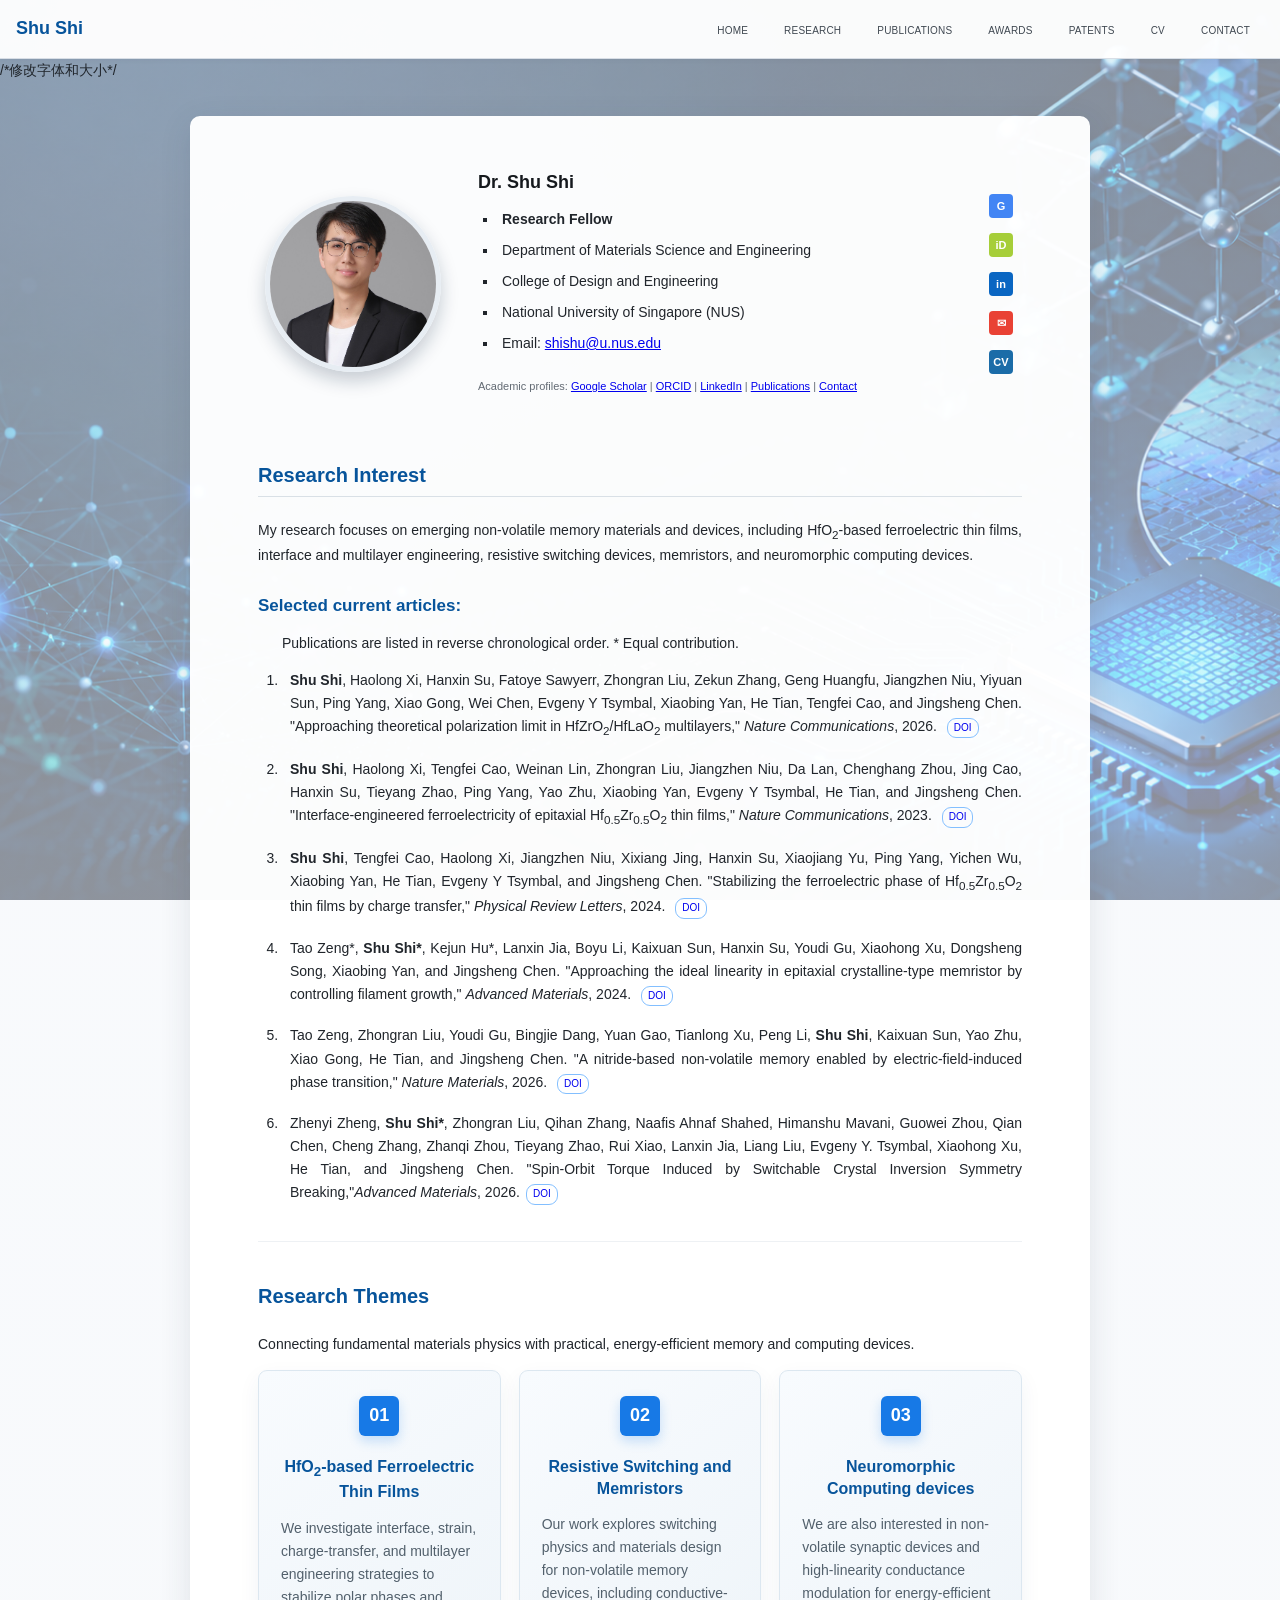
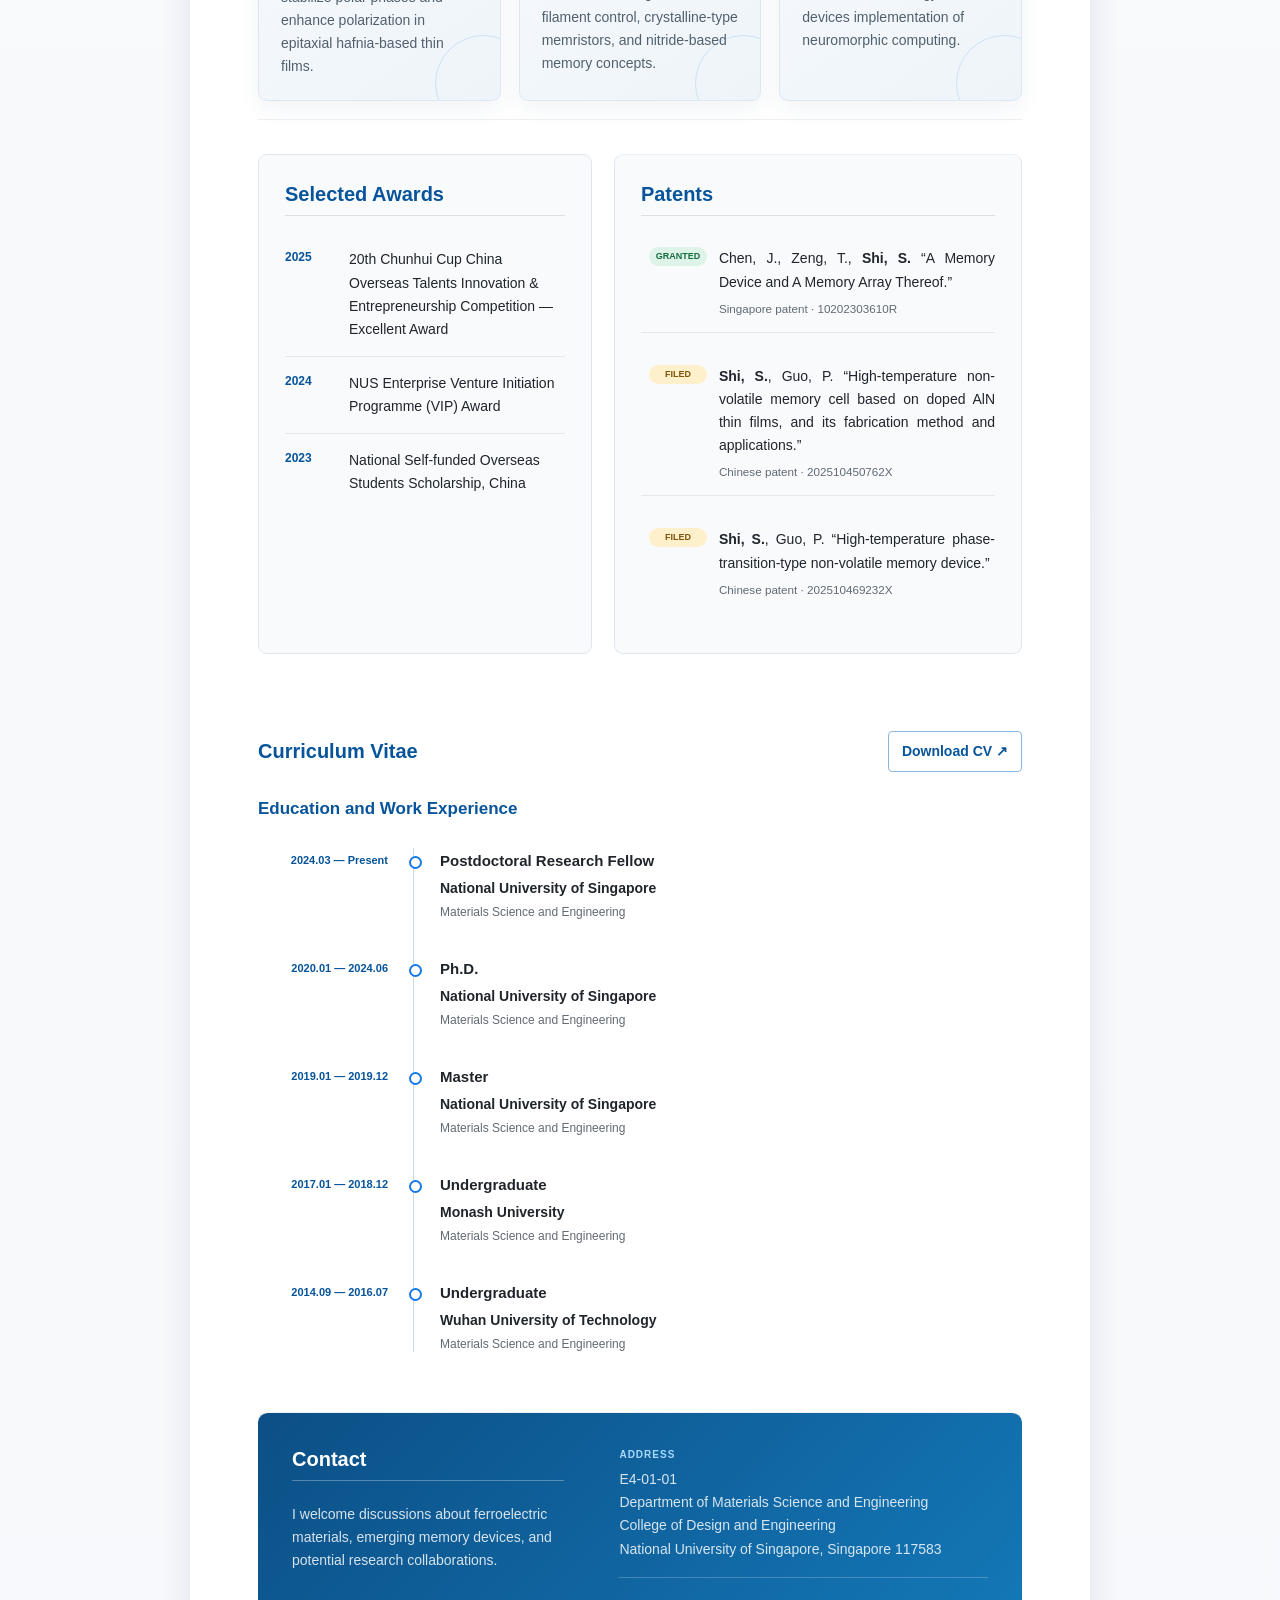
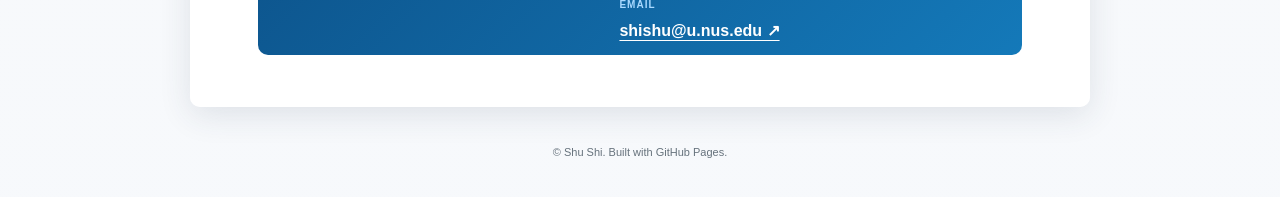
==== index.html @ 670777f6 "Update index.html" ====
<!DOCTYPE html>
<html lang="en">
<head>
  <meta charset="utf-8" />
  <meta name="viewport" content="width=device-width, initial-scale=1" />
  <meta name="description" content="Academic homepage of Shu Shi, Postdoctoral Research Fellow at the National University of Singapore." />
  <meta name="author" content="Shu Shi" />
  <title>Shu Shi | Academic Homepage</title>
  <link rel="stylesheet" href="styles.css" />
</head>
<body>
  <canvas id="network-bg" aria-hidden="true"></canvas>
  <header class="topbar">
    <div class="container nav-wrap">
      <a class="site-title" href="#home">Shu Shi</a>
      <button class="nav-toggle" type="button" aria-expanded="false" aria-controls="main-nav">MENU</button>
      <nav class="nav-links" id="main-nav" aria-label="Main navigation">
        <a href="#home">HOME</a>
        <a href="#research">RESEARCH</a>
        <a href="publications.html">PUBLICATIONS</a>
        <a href="#awards">AWARDS</a>
        <a href="#patents">PATENTS</a>
        <a href="#cv">CV</a>
        <a href="#contact">CONTACT</a>
      </nav>
    </div>
  </header>

  /*修改字体和大小*/
  <p class="ADDRESS"></p>
  
  <main class="container content-card" id="home">
    <section class="profile-section">
      <div class="portrait-box">
        <img class="profile-photo" src="assets/profile.jpg" alt="Portrait of Dr. Shu Shi" />
      </div>
      <div class="profile-info">
        <h1>Dr. Shu Shi</h1>
        <ul class="profile-list">
          <li><strong>Research Fellow</strong></li>
          <li>Department of Materials Science and Engineering</li>
          <li>College of Design and Engineering</li>
          <li>National University of Singapore (NUS)</li>
          <li>Email: <a href="mailto:shishu@u.nus.edu">shishu@u.nus.edu</a></li>
        </ul>
        <p class="links-line">
          Academic profiles:
          <a href="https://scholar.google.com/citations?hl=en&user=bZBt2A8AAAAJ" target="_blank" rel="noopener">Google Scholar</a> |
          <a href="https://orcid.org/0000-0003-0945-5637" target="_blank" rel="noopener">ORCID</a> |
          <a href="https://www.linkedin.com/in/shu-shi-4251331b0" target="_blank" rel="noopener noreferrer">LinkedIn</a> |
          <a href="publications.html">Publications</a> |
          <a href="#contact">Contact</a>
        </p>
      </div>
      <div class="social-links" aria-label="Academic profiles">
        <a class="scholar" href="https://scholar.google.com/citations?hl=en&amp;user=bZBt2A8AAAAJ" target="_blank" rel="noopener" aria-label="Google Scholar">G</a>
        <a class="orcid" href="https://orcid.org/0000-0003-0945-5637" target="_blank" rel="noopener" aria-label="ORCID">iD</a>
        <a class="linkedin" href="https://www.linkedin.com/in/shu-shi-4251331b0" target="_blank" rel="noopener noreferrer" aria-label="LinkedIn">in</a>
        <a class="email" href="mailto:shishu@u.nus.edu" aria-label="Email">✉</a>
        <a class="cv-icon" href="Shi-Shu-CV.pdf" aria-label="Download CV">CV</a>
      </div>
    </section>

    <section class="section" id="research">
      <h2>Research Interest</h2>
      <p>
        My research focuses on emerging non-volatile memory materials and devices, including HfO<sub>2</sub>-based ferroelectric thin films, interface and multilayer engineering, resistive switching devices, memristors, and neuromorphic computing devices.
      </p>

      <h3>Selected current articles:</h3>
      <ol class="selected-list">
        <p>Publications are listed in reverse chronological order. * Equal contribution.</p>
        <li><strong>Shu Shi</strong>, Haolong Xi, Hanxin Su, Fatoye Sawyerr, Zhongran Liu, Zekun Zhang, Geng Huangfu, Jiangzhen Niu, Yiyuan Sun, Ping Yang, Xiao Gong, Wei Chen, Evgeny Y Tsymbal, Xiaobing Yan, He Tian, Tengfei Cao, and Jingsheng Chen. "Approaching theoretical polarization limit in HfZrO<sub>2</sub>/HfLaO<sub>2</sub> multilayers," <em>Nature Communications</em>, 2026. <a class="doi-link" href="https://doi.org/10.1038/s41467-026-69634-3" target="_blank" rel="noopener noreferrer">DOI</a></li>
        <li><strong>Shu Shi</strong>, Haolong Xi, Tengfei Cao, Weinan Lin, Zhongran Liu, Jiangzhen Niu, Da Lan, Chenghang Zhou, Jing Cao, Hanxin Su, Tieyang Zhao, Ping Yang, Yao Zhu, Xiaobing Yan, Evgeny Y Tsymbal, He Tian, and Jingsheng Chen. "Interface-engineered ferroelectricity of epitaxial Hf<sub>0.5</sub>Zr<sub>0.5</sub>O<sub>2</sub> thin films," <em>Nature Communications</em>, 2023. <a class="doi-link" href="https://doi.org/10.1038/s41467-023-37560-3" target="_blank" rel="noopener noreferrer">DOI</a></li>
        <li><strong>Shu Shi</strong>, Tengfei Cao, Haolong Xi, Jiangzhen Niu, Xixiang Jing, Hanxin Su, Xiaojiang Yu, Ping Yang, Yichen Wu, Xiaobing Yan, He Tian, Evgeny Y Tsymbal, and Jingsheng Chen. "Stabilizing the ferroelectric phase of Hf<sub>0.5</sub>Zr<sub>0.5</sub>O<sub>2</sub> thin films by charge transfer," <em>Physical Review Letters</em>, 2024. <a class="doi-link" href="https://doi.org/10.1103/PhysRevLett.133.036202" target="_blank" rel="noopener noreferrer">DOI</a></li>
        <li>Tao Zeng*, <strong>Shu Shi*</strong>, Kejun Hu*, Lanxin Jia, Boyu Li, Kaixuan Sun, Hanxin Su, Youdi Gu, Xiaohong Xu, Dongsheng Song, Xiaobing Yan, and Jingsheng Chen. "Approaching the ideal linearity in epitaxial crystalline-type memristor by controlling filament growth," <em>Advanced Materials</em>, 2024. <a class="doi-link" href="https://doi.org/10.1002/adma.202401021" target="_blank" rel="noopener noreferrer">DOI</a></li>
        <li>Tao Zeng, Zhongran Liu, Youdi Gu, Bingjie Dang, Yuan Gao, Tianlong Xu, Peng Li, <strong>Shu Shi</strong>, Kaixuan Sun, Yao Zhu, Xiao Gong, He Tian, and Jingsheng Chen. "A nitride-based non-volatile memory enabled by electric-field-induced phase transition," <em>Nature Materials</em>, 2026. <a class="doi-link"href="https://doi.org/10.1038/s41563-026-02565-y"target="_blank"rel="noopener noreferrer">DOI</a></li>
        <li>Zhenyi Zheng, <strong>Shu Shi*</strong>, Zhongran Liu, Qihan Zhang, Naafis Ahnaf Shahed, Himanshu Mavani, Guowei Zhou, Qian Chen, Cheng Zhang, Zhanqi Zhou, Tieyang Zhao, Rui Xiao, Lanxin Jia, Liang Liu, Evgeny Y. Tsymbal, Xiaohong Xu, He Tian, and Jingsheng Chen. "Spin-Orbit Torque Induced by Switchable Crystal Inversion Symmetry Breaking,"<em>Advanced Materials</em>, 2026.<a class="doi-link"href="https://doi.org/10.1002/adma.73219"target="_blank"rel="noopener noreferrer">DOI</a></li>
      </ol>
    </section>

    <section class="section themes-section">
      <div class="section-intro">
          <h2>Research Themes</h2>
        </div>
        <p></strong>Connecting fundamental materials physics with practical, energy-efficient memory and computing devices.</strong></p>
      </div>
      <div class="theme-grid">
        <article class="theme-card">
          <span class="theme-number">01</span>
          <h3>HfO<sub>2</sub>-based Ferroelectric Thin Films</h3>
          <p>We investigate interface, strain, charge-transfer, and multilayer engineering strategies to stabilize polar phases and enhance polarization in epitaxial hafnia-based thin films.</p>
        </article>
        <article class="theme-card">
          <span class="theme-number">02</span>
          <h3>Resistive Switching and Memristors</h3>
          <p>Our work explores switching physics and materials design for non-volatile memory devices, including conductive-filament control, crystalline-type memristors, and nitride-based memory concepts.</p>
        </article>
        <article class="theme-card">
          <span class="theme-number">03</span>
          <h3>Neuromorphic Computing devices</h3>
          <p>We are also interested in non-volatile synaptic devices and high-linearity conductance modulation for energy-efficient devices implementation of neuromorphic computing.</p>
        </article>
      </div>
    </section>

    <div class="recognition-grid">
      <section class="section panel-section" id="awards">
        <h2>Selected Awards</h2>
        <ul class="award-list">
          <li><time datetime="2025">2025</time><span>20th Chunhui Cup China Overseas Talents Innovation &amp; Entrepreneurship Competition — Excellent Award</span></li>
          <li><time datetime="2024">2024</time><span>NUS Enterprise Venture Initiation Programme (VIP) Award</span></li>
          <li><time datetime="2023">2023</time><span>National Self-funded Overseas Students Scholarship, China</span></li>
        </ul>
      </section>

      <section class="section panel-section" id="patents">
        <h2>Patents</h2>
        <ol class="patent-list">
          <li><span class="status granted">Granted</span><div>Chen, J., Zeng, T., <strong>Shi, S.</strong> “A Memory Device and A Memory Array Thereof.”<small>Singapore patent · 10202303610R</small></div></li>
          <li><span class="status filed">Filed</span><div><strong>Shi, S.</strong>, Guo, P. “High-temperature non-volatile memory cell based on doped AlN thin films, and its fabrication method and applications.”<small>Chinese patent · 202510450762X</small></div></li>
          <li><span class="status filed">Filed</span><div><strong>Shi, S.</strong>, Guo, P. “High-temperature phase-transition-type non-volatile memory device.”<small>Chinese patent · 202510469232X</small></div></li>
        </ol>
      </section>
    </div>

    <section class="section cv-section" id="cv">
      <div class="section-intro cv-heading">
        <div>
          <h2>Curriculum Vitae</h2>
        </div>
        <a class="outline-button" href="Shi-Shu-CV.pdf" target="_blank" rel="noopener">Download CV ↗</a>
      </div>
      <h3>Education and Work Experience</h3>
      <div class="experience-timeline">
        <article><time>2024.03 — Present</time><div><h4>Postdoctoral Research Fellow</h4><p>National University of Singapore</p><span>Materials Science and Engineering</span></div></article>
        <article><time>2020.01 — 2024.06</time><div><h4>Ph.D.</h4><p>National University of Singapore</p><span>Materials Science and Engineering</span></div></article>
        <article><time>2019.01 — 2019.12</time><div><h4>Master</h4><p>National University of Singapore</p><span>Materials Science and Engineering</span></div></article>
        <article><time>2017.01 — 2018.12</time><div><h4>Undergraduate</h4><p>Monash University</p><span>Materials Science and Engineering</span></div></article>
        <article><time>2014.09 — 2016.07</time><div><h4>Undergraduate</h4><p>Wuhan University of Technology</p><span>Materials Science and Engineering</span></div></article>
      </div>
    </section>

    <section class="section contact-section" id="contact">
      <div class="contact-copy">
        <h2>Contact</h2>
        <p>I welcome discussions about ferroelectric materials, emerging memory devices, and potential research collaborations.</p>
      </div>
      <div class="contact-details">
        <div><span>Address</span><p>E4-01-01<br />Department of Materials Science and Engineering<br />College of Design and Engineering<br />National University of Singapore, Singapore 117583</p></div>
        <div><span>Email</span><a href="mailto:shishu@u.nus.edu">shishu@u.nus.edu ↗</a></div>
      </div>
    </section>
  </main>

  <footer class="footer">
    <div class="container">
      © <span id="year"></span> Shu Shi. Built with GitHub Pages.
    </div>
  </footer>

  <script src="script.js"></script>
</body>
</html>
---- styles.css ----
:root {
  --blue: #07549b;
  --bright-blue: #1779e6;
  --ink: #20252b;
  --muted: #626a73;
  --line: #e1e6eb;
  --page: #f3f6fa;
  --card: #ffffff;
}

* { box-sizing: border-box; }
html { scroll-behavior: smooth; scroll-padding-top: 68px; }
body {
  margin: 0;
  color: var(--ink);
  font: 14px/1.65 Arial, Helvetica, sans-serif;
  background:
  linear-gradient(
    rgba(243, 246, 250, 0.55),
    rgba(243, 246, 250, 0.68)
  ),
  url("assets/tech-background.webp") center center / cover fixed no-repeat;
}

#network-bg {
  position: fixed;
  inset: 0;
  width: 100%;
  height: 100%;
  z-index: 0;
  opacity: 0.55;
  pointer-events: none;
}

.content-card,
.footer {
  position: relative;
  z-index: 1;
}

.container { width: min(900px, calc(100% - 36px)); margin-inline: auto; }
.topbar {
  position: sticky;
  top: 0;
  z-index: 20;
  background: rgba(255,255,255,.96);
  border-bottom: 1px solid #d8dee6;
  box-shadow: 0 1px 5px rgba(30,50,70,.05);
}
.nav-wrap {
  width: calc(100% - 32px);
  max-width: none;
  min-height: 58px;
  display: flex;
  align-items: center;
  gap: 28px;
}
.site-title {
  margin-right: auto;
  color: var(--blue);
  font-size: 18px;
  font-weight: 700;
  text-decoration: none;
  white-space: nowrap;
}
.nav-links { display: flex; align-items: stretch; gap: 8px; }
.nav-links a {
  position: relative;
  padding: 20px 14px 17px;
  color: #3f4851;
  font-size: 10px;
  line-height: 1;
  letter-spacing: .02em;
  text-decoration: none;
}
.nav-links a:hover,
.nav-links a.active { color: #0876e1; }
.nav-links a:hover::after,
.nav-links a.active::after {
  content: "";
  position: absolute;
  left: 10px;
  right: 10px;
  bottom: 0;
  height: 2px;
  background: #1685f5;
}
.nav-toggle { display: none; }

.content-card {
  position: relative;
  margin-top: 34px;
  margin-bottom: 34px;
  padding: 52px 68px;
  background: rgba(255,255,255,.97);
  border-radius: 10px;
  box-shadow: 0 8px 32px rgba(43,61,79,.12);
}
.profile-section {
  display: grid;
  grid-template-columns: 190px minmax(0,1fr) 42px;
  align-items: center;
  gap: 30px;
  padding: 4px 0 38px;
}
.portrait-box {
  display: grid;
  place-items: center;
  border: 0;
  padding: 0;
}
.profile-photo {
  width: 176px;
  aspect-ratio: 1;
  border-radius: 50%;
  display: block;
  object-fit: cover;
  object-position: 50% 28%;
  border: 5px solid #e7edf3;
  box-shadow: 0 9px 18px rgba(10,38,63,.22);
}
.profile-info h1 {
  margin: 0 0 14px;
  color: #15191d;
  font: 700 18px/1.2 Arial, sans-serif;
}
.profile-list {
  list-style: square;
  padding-left: 20px;
  margin: 0 0 22px;
}
.profile-list li { margin: 8px 0; padding-left: 4px; }
.links-line { margin: 0; color: var(--muted); font-size: 11px; }
.social-links { align-self: stretch; display: flex; flex-direction: column; align-items: center; justify-content: center; gap: 15px; }
.social-links a {
  width: 24px;
  height: 24px;
  border-radius: 4px;
  display: grid;
  place-items: center;
  color: white;
  font-size: 11px;
  font-weight: 700;
  text-decoration: none;
  transition: transform .15s ease;
}
.social-links a:hover { transform: translateY(-2px); color: white; }
.scholar { background: #4285f4; }
.orcid { background: #a6ce39; }
.linkedin { background: #0a66c2; }
.email { background: #e94235; }
.cv-icon { background: #1b6ca8; }

.section { padding: 30px 0 18px; border-top: 0; }
.section + .section { border-top: 1px solid #eef1f4; }
.section h2 {
  margin: 0 0 22px;
  padding-bottom: 8px;
  color: var(--blue);
  font: 700 20px/1.25 Arial, Helvetica, sans-serif;
  border-bottom: 1px solid #d9e0e6;
}
.section h3 { margin: 28px 0 14px; color: var(--blue); font: 700 17px/1.3 Arial, Helvetica, sans-serif; }
.section p { text-align: justify; }
.selected-list,
.pub-list { padding-left: 24px; }
.selected-list li,
.pub-list li,
#patents li { margin: 0 0 18px; padding-left: 8px; text-align: justify; }
.pub-list em,
.selected-list em { font-family: Arial, Helvetica, sans-serif; }
.pub-list a,
.selected-list .doi-link {
  display: inline-block;
  margin-left: 6px;
  padding: 1px 6px;
  border: 1px solid #83bfff;
  border-radius: 9px;
  font-size: 10px;
  text-decoration: none;
}
.note { color: var(--muted); font-size: 11px; }
.research-blocks { display: grid; grid-template-columns: repeat(3,1fr); gap: 16px; }
.research-blocks > h2 { grid-column: 1 / -1; }
.research-blocks article { padding: 18px; background: #f7f9fb; border: 1px solid #e2e8ee; border-radius: 5px; }
.research-blocks article h3 { margin-top: 0; font-size: 15px; }
.research-blocks article p { margin-bottom: 0; color: #4f5962; }
.cv-table { width: 100%; border-collapse: collapse; font-size: 12px; }
.cv-table th { color: var(--blue); background: #f2f6fa; text-align: left; }
.cv-table th,
.cv-table td { padding: 10px 9px; border: 1px solid #dce3e9; vertical-align: top; }
#contact { padding-bottom: 10px; }
.footer { padding: 2px 0 36px; color: #66727c; text-align: center; font-size: 11px; }

/* Expanded lower-page layout */
.section-kicker {
  display: block;
  margin-bottom: 5px;
  color: var(--bright-blue);
  font-size: 10px;
  font-weight: 700;
  letter-spacing: .14em;
  text-transform: uppercase;
}
.section-intro {
  display: flex;
  align-items: end;
  justify-content: space-between;
  gap: 44px;
  margin-bottom: 24px;
}
.section-intro h2 { margin-bottom: 0; border-bottom: 0; padding-bottom: 0; }
.section-intro > p { max-width: 390px; margin: 0; color: var(--muted); text-align: left; }

.themes-section { padding-top: 42px; }
.theme-grid { display: grid; grid-template-columns: repeat(3, 1fr); gap: 18px; }
.theme-card {
  position: relative;
  min-height: 250px;
  padding: 25px 22px 22px;
  overflow: hidden;
  background: linear-gradient(145deg, #f8fbfe, #eef4f9);
  border: 1px solid #dce7f0;
  border-radius: 9px;
  box-shadow: 0 8px 22px rgba(33, 69, 101, .06);
}
.theme-card::after {
  content: "";
  position: absolute;
  right: -32px;
  bottom: -32px;
  width: 95px;
  height: 95px;
  border: 1px solid rgba(23, 121, 230, .16);
  border-radius: 50%;
}
.theme-number {
  display: grid;
  place-items: center;

  width: 40px;
  height: 40px;
  margin: 0 auto 20px;

  color: #ffffff;
  background: var(--bright-blue);
  border-radius: 6px;

  font-size: 18px;
  font-weight: 700;
  letter-spacing: 0;

  box-shadow: 0 5px 12px rgba(23, 121, 230, 0.22);
}

.theme-card h3 {
  margin: 0 0 14px;
  font-size: 16px;
  line-height: 1.35;
  text-align: center;
}
.theme-card p { margin: 0; color: #52606c; text-align: left; }

.recognition-grid {
  display: grid;
  grid-template-columns: .9fr 1.1fr;
  gap: 22px;
  padding: 34px 0;
  border-top: 1px solid #eef1f4;
}
.panel-section {
  padding: 27px 26px 22px;
  background: rgba(248, 250, 252, .88);
  border: 1px solid #dfe7ee;
  border-radius: 9px;
}
.panel-section h2 { margin-bottom: 17px; }
.award-list,
.patent-list { margin: 0; padding: 0; list-style: none; }
.award-list li {
  display: grid;
  grid-template-columns: 52px 1fr;
  gap: 12px;
  padding: 15px 0;
  border-bottom: 1px solid #e2e8ee;
}
.award-list li:last-child,
.patent-list li:last-child { border-bottom: 0; }
.award-list time { color: var(--blue); font-size: 12px; font-weight: 700; }
.patent-list li {
  display: grid;
  grid-template-columns: 58px 1fr;
  gap: 12px;
  padding: 14px 0;
  border-bottom: 1px solid #e2e8ee;
  text-align: left;
}
.patent-list small { display: block; margin-top: 5px; color: var(--muted); }
.status {
  align-self: start;
  padding: 2px 6px;
  border-radius: 10px;
  font-size: 9px;
  font-weight: 700;
  text-align: center;
  text-transform: uppercase;
}
.status.granted { color: #156b42; background: #dff4e8; }
.status.filed { color: #81550c; background: #fff0cc; }

.cv-section { padding-top: 43px; }
.cv-heading { align-items: center; }
.outline-button {
  flex: none;
  padding: 8px 13px;
  color: var(--blue);
  border: 1px solid #8cb6dc;
  border-radius: 4px;
  font-weight: 700;
  text-decoration: none;
}
.outline-button:hover { color: #fff; background: var(--blue); }
.cv-section > h3 { margin: 26px 0 10px; }
.experience-timeline { position: relative; margin-top: 12px; }
.experience-timeline::before {
  content: "";
  position: absolute;
  top: 16px;
  bottom: 20px;
  left: 155px;
  width: 1px;
  background: #cbd9e5;
}
.experience-timeline article {
  position: relative;
  display: grid;
  grid-template-columns: 130px 1fr;
  gap: 52px;
  padding: 17px 0;
}
.experience-timeline article::before {
  content: "";
  position: absolute;
  top: 24px;
  left: 151px;
  width: 9px;
  height: 9px;
  background: #fff;
  border: 2px solid var(--bright-blue);
  border-radius: 50%;
}
.experience-timeline time { padding-top: 2px; color: var(--blue); font-size: 11px; font-weight: 700; text-align: right; }
.experience-timeline h4 { margin: 0 0 3px; font-size: 15px; }
.experience-timeline p { margin: 0; font-weight: 600; text-align: left; }
.experience-timeline span { color: var(--muted); font-size: 12px; }

.contact-section {
  display: grid;
  grid-template-columns: .85fr 1.15fr;
  gap: 55px;
  margin-top: 22px;
  padding: 34px;
  color: #fff;
  background: linear-gradient(135deg, #0c4f86, #1479b9);
  border-radius: 10px;
}
.contact-section .section-kicker { color: #a9d9ff; }
.contact-section h2 { color: #fff; border-color: rgba(255,255,255,.3); }
.contact-section p { color: rgba(255,255,255,.83); text-align: left; }
.contact-details { display: grid; gap: 19px; }
.contact-details > div { padding-bottom: 16px; border-bottom: 1px solid rgba(255,255,255,.22); }
.contact-details > div:last-child { border-bottom: 0; padding-bottom: 0; }
.contact-details span { display: block; margin-bottom: 5px; color: #a9d9ff; font-size: 10px; font-weight: 700; letter-spacing: .1em; text-transform: uppercase; }
.contact-details p { margin: 0; }
.contact-details a { color: #fff; font-size: 16px; font-weight: 700; text-underline-offset: 4px; }

@media (max-width: 820px) {
  .nav-wrap { width: calc(100% - 28px); min-height: 54px; }
  .nav-toggle { display: block; border: 1px solid #b9c6d2; border-radius: 4px; padding: 6px 9px; color: var(--blue); background: white; font: 700 10px Arial; }
  .nav-links { display: none; position: absolute; top: 100%; left: 0; right: 0; padding: 8px 14px 15px; flex-direction: column; background: white; border-top: 1px solid #e5e9ed; box-shadow: 0 8px 16px rgba(0,0,0,.08); }
  .nav-links.open { display: flex; }
  .nav-links a { padding: 11px 8px; }
  .nav-links a::after { display: none; }
  .content-card { width: min(680px,calc(100% - 24px)); margin-top: 18px; padding: 34px 28px; }
  .profile-section { grid-template-columns: 150px 1fr; gap: 22px; }
  .profile-photo { width: 138px; }
  .social-links { grid-column: 1 / -1; flex-direction: row; }
  .research-blocks { grid-template-columns: 1fr; }
  .section-intro { align-items: start; flex-direction: column; gap: 10px; }
  .theme-grid,
  .recognition-grid { grid-template-columns: 1fr; }
  .theme-card { min-height: auto; }
  .contact-section { grid-template-columns: 1fr; gap: 24px; }
}

@media (max-width: 540px) {
  body { font-size: 13px; }
  .site-title { font-size: 16px; }
  .content-card { padding: 28px 18px; border-radius: 7px; }
  .profile-section { grid-template-columns: 1fr; text-align: center; }
  .profile-list { display: inline-block; text-align: left; }
  .links-line { line-height: 2; }
  .profile-photo { width: 150px; }
  .section h2 { font-size: 18px; }
  .section p,
  .selected-list li,
  .pub-list li,
  #patents li { text-align: left; }
  .cv-table { display: block; overflow-x: auto; white-space: nowrap; }
  .panel-section { padding: 23px 18px 17px; }
  .cv-heading { align-items: flex-start; }
  .experience-timeline::before { left: 5px; }
  .experience-timeline article { grid-template-columns: 1fr; gap: 5px; padding: 16px 0 16px 24px; }
  .experience-timeline article::before { left: 1px; top: 22px; }
  .experience-timeline time { text-align: left; }
  .contact-section { padding: 27px 21px; }
}

@media (prefers-reduced-motion: reduce) {
  html { scroll-behavior: auto; }
  .social-links a { transition: none; }
}
@media (max-width: 820px) {
  body {
    background-attachment: scroll;
    background-position: center top;
  }

  #network-bg {
    opacity: 0.25;
  }
}
/* 修改ADDRESS大小和颜色 */
.special-text {
  font-size: 18px;
  color: #d14b32;
}
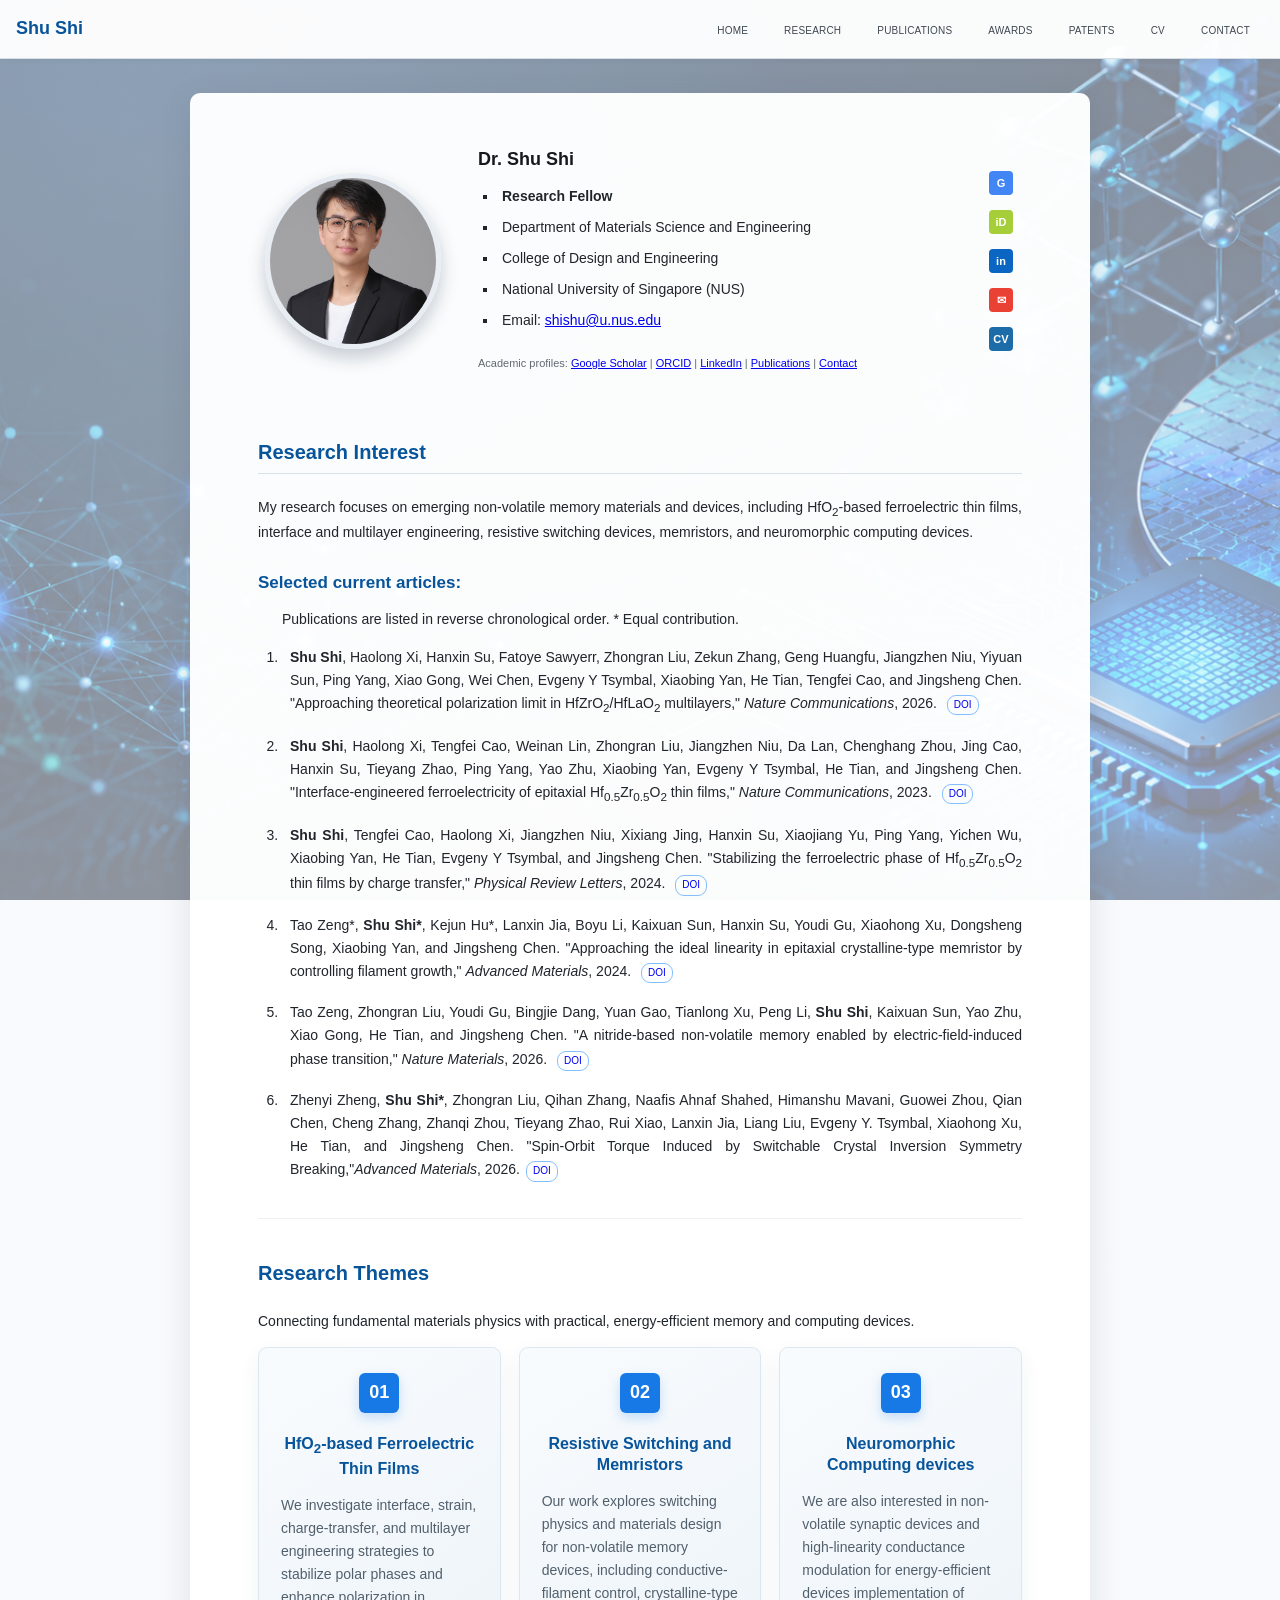
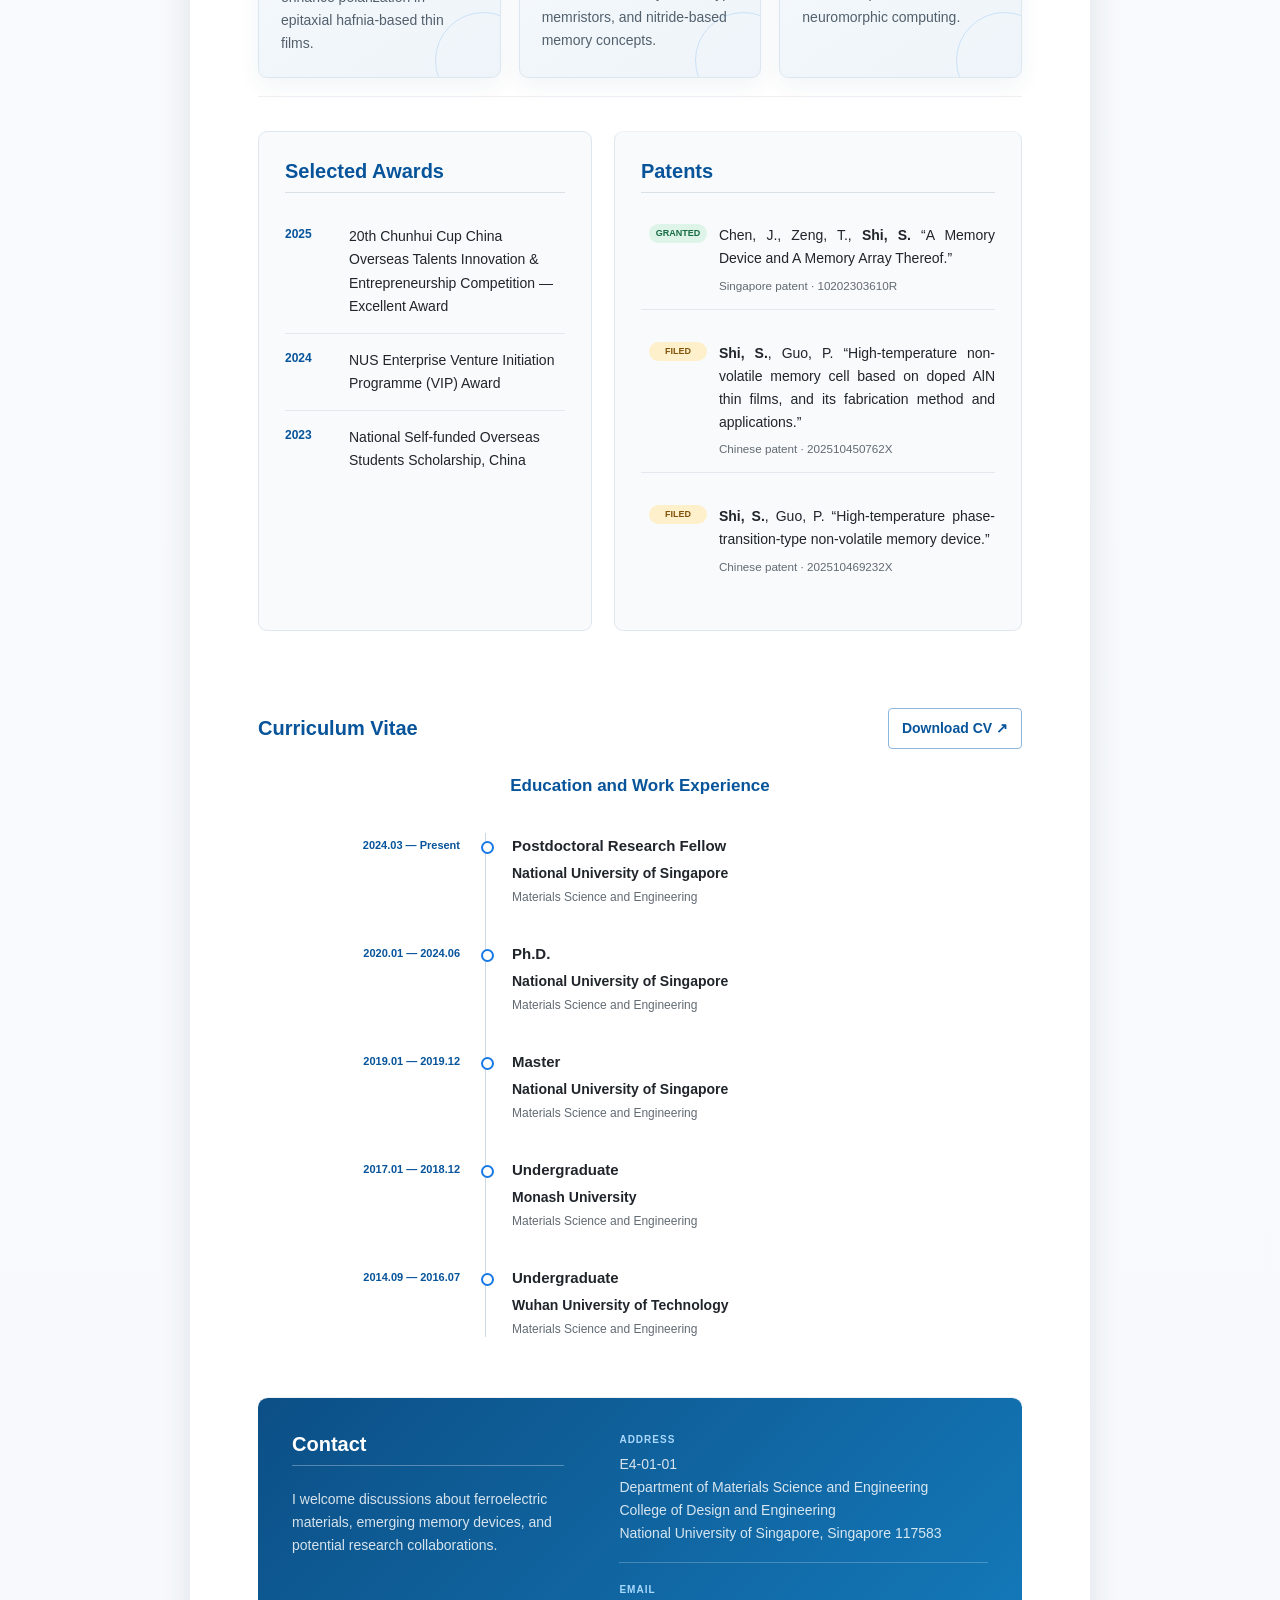
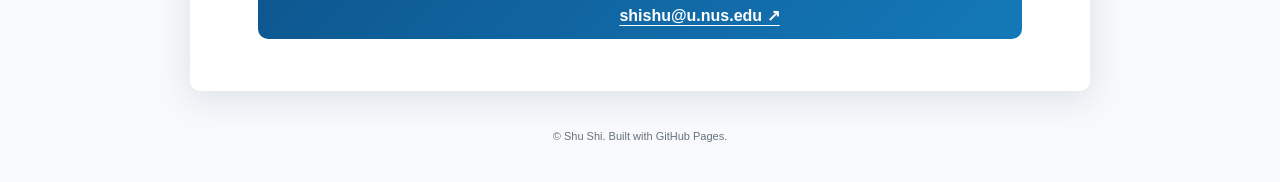
==== commit 15c766ae: "Update index.html" ====
--- a/index.html
+++ b/index.html
@@ -25,9 +25,6 @@
       </nav>
     </div>
   </header>
-
-  /*修改字体和大小*/
-  <p class="ADDRESS"></p>
   
   <main class="container content-card" id="home">
     <section class="profile-section">
--- a/styles.css
+++ b/styles.css
@@ -435,3 +435,15 @@
   font-size: 18px;
   color: #d14b32;
 }
+
+/* Education and Work Experience 居中 */
+.cv-section > h3 {
+  text-align: center;
+  margin-bottom: 20px;
+}
+
+.experience-timeline {
+  width: 100%;
+  max-width: 620px;
+  margin: 12px auto 0;
+}
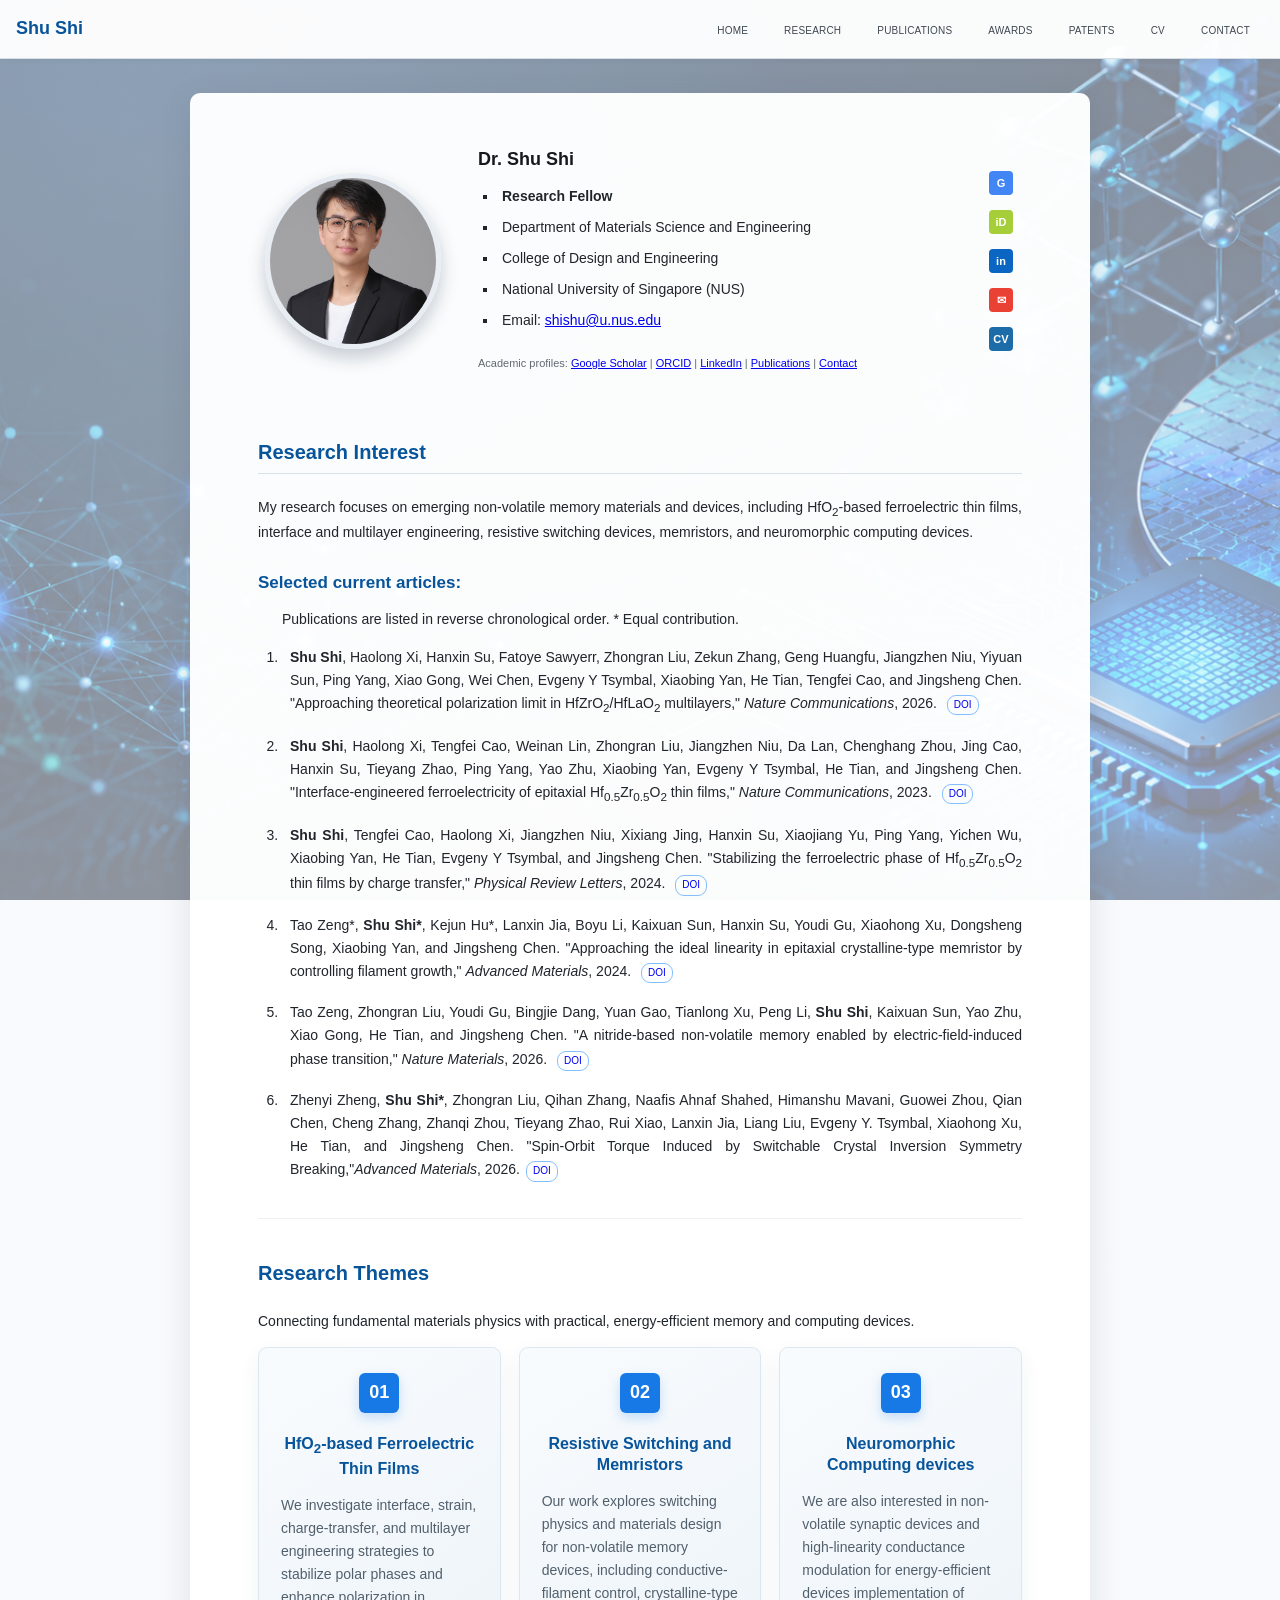
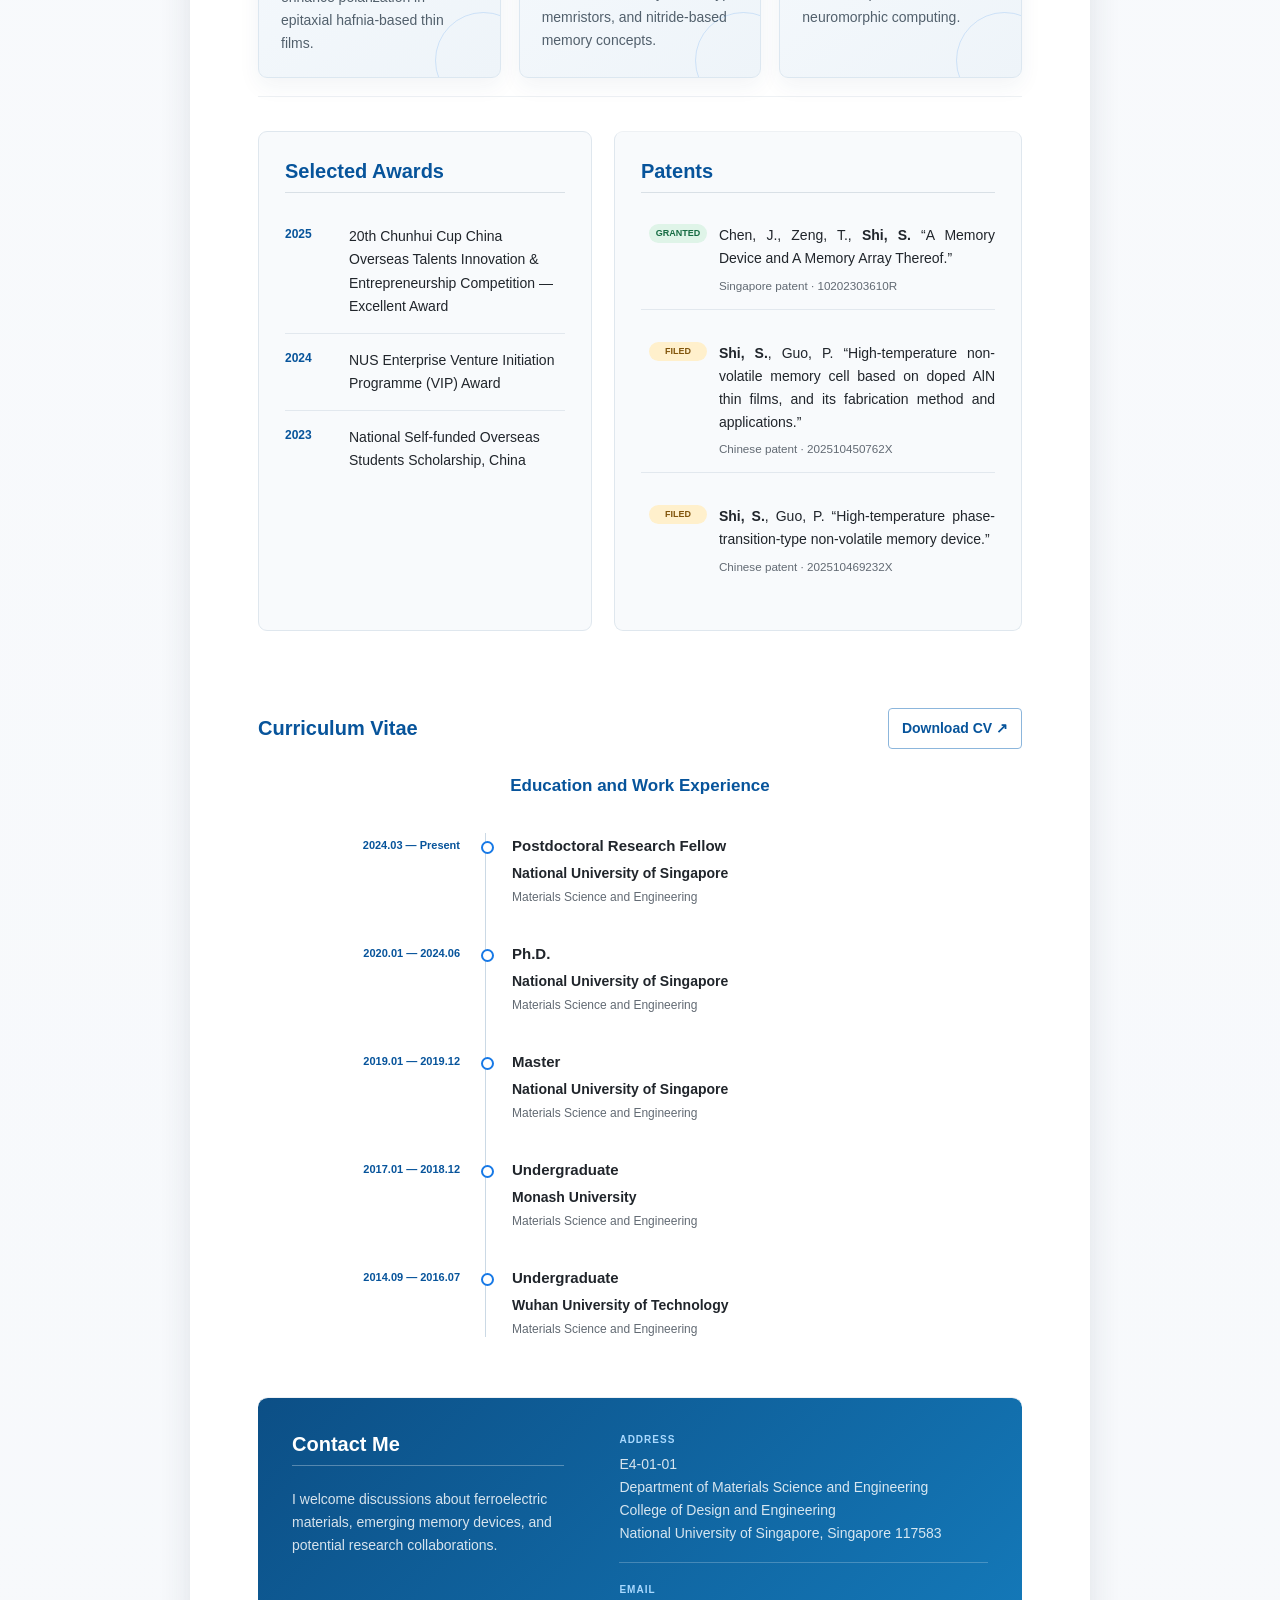
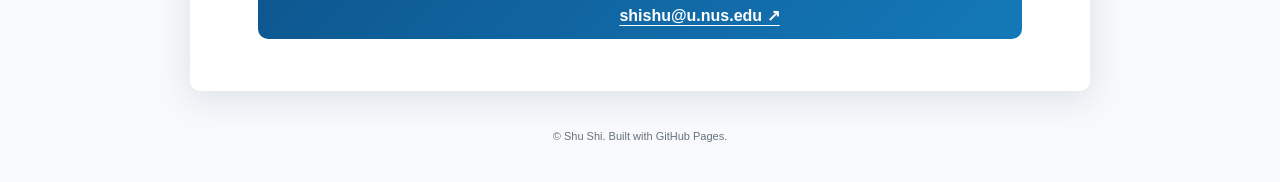
==== commit 58968338: "Update index.html" ====
--- a/index.html
+++ b/index.html
@@ -140,7 +140,7 @@
 
     <section class="section contact-section" id="contact">
       <div class="contact-copy">
-        <h2>Contact</h2>
+        <h2>Contact Me</h2>
         <p>I welcome discussions about ferroelectric materials, emerging memory devices, and potential research collaborations.</p>
       </div>
       <div class="contact-details">
--- a/styles.css
+++ b/styles.css
@@ -430,7 +430,7 @@
     opacity: 0.25;
   }
 }
-/* 修改ADDRESS大小和颜色 */
+
 .special-text {
   font-size: 18px;
   color: #d14b32;
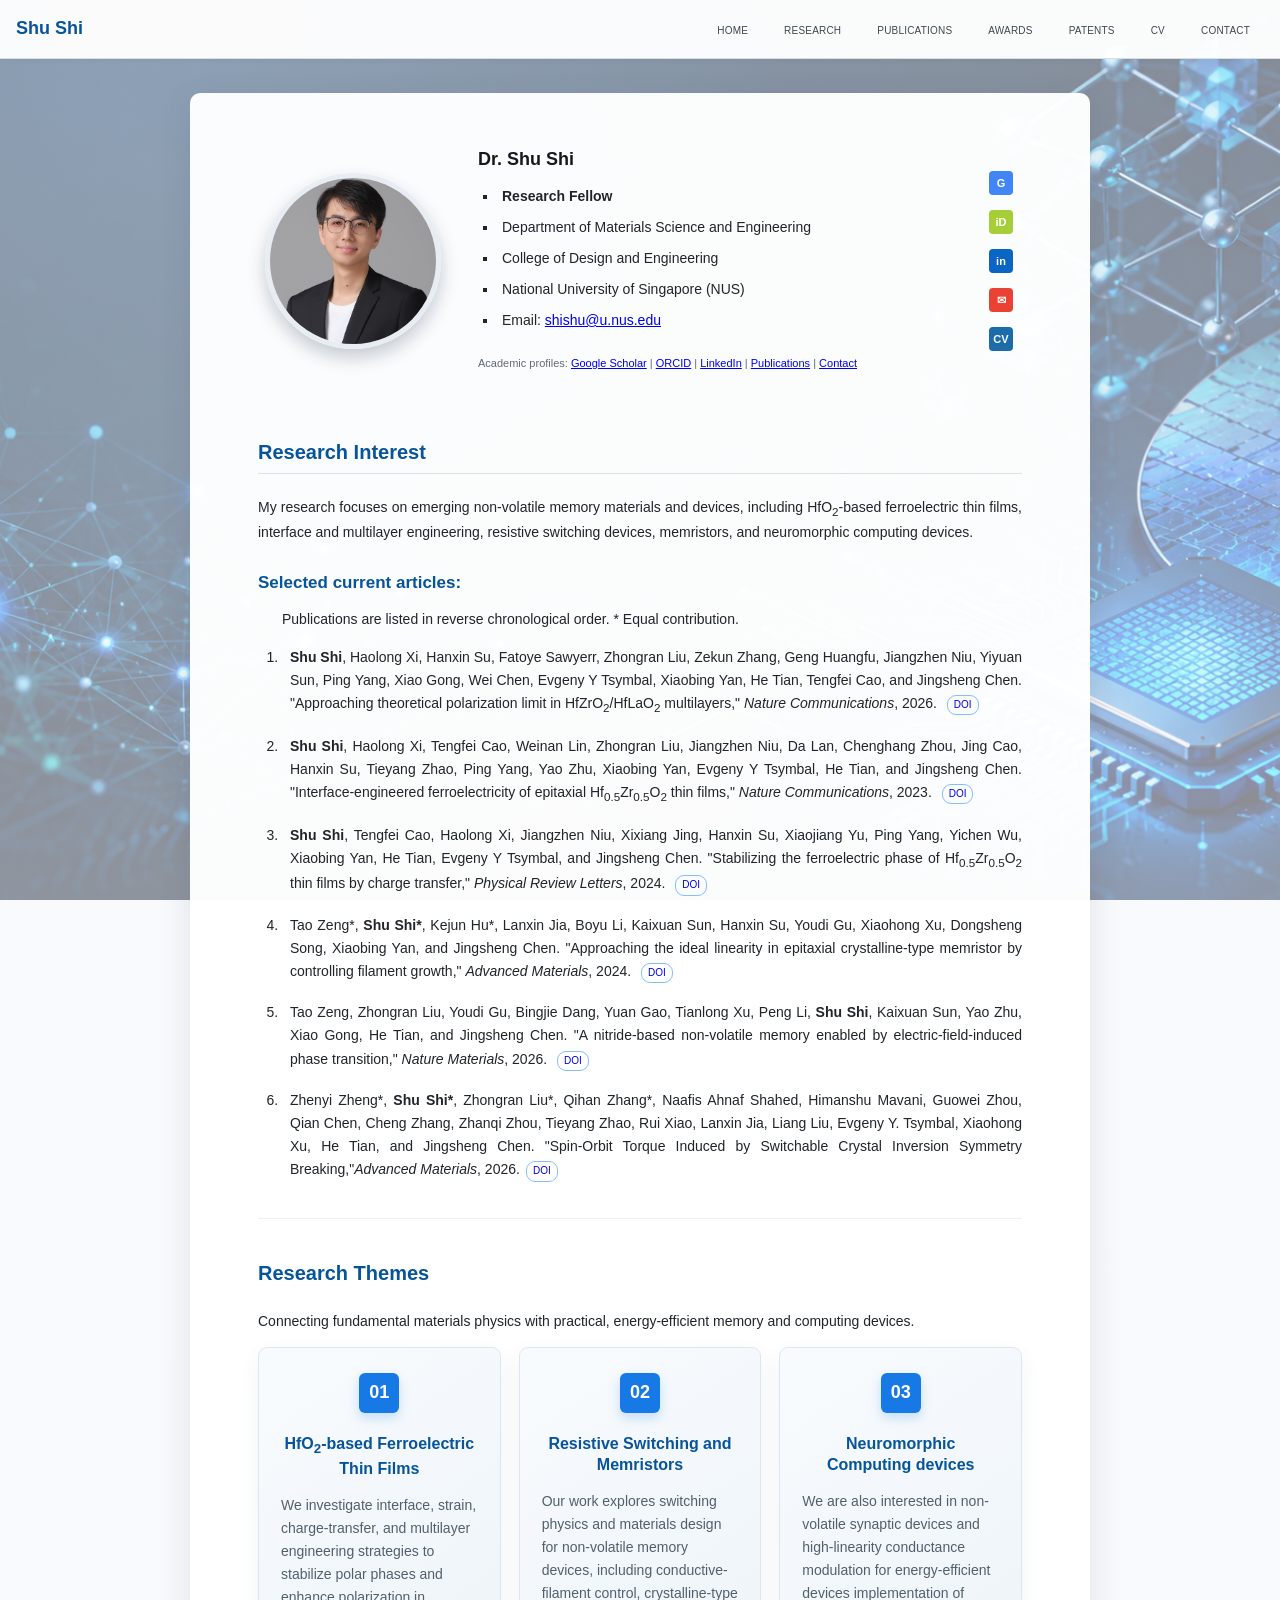
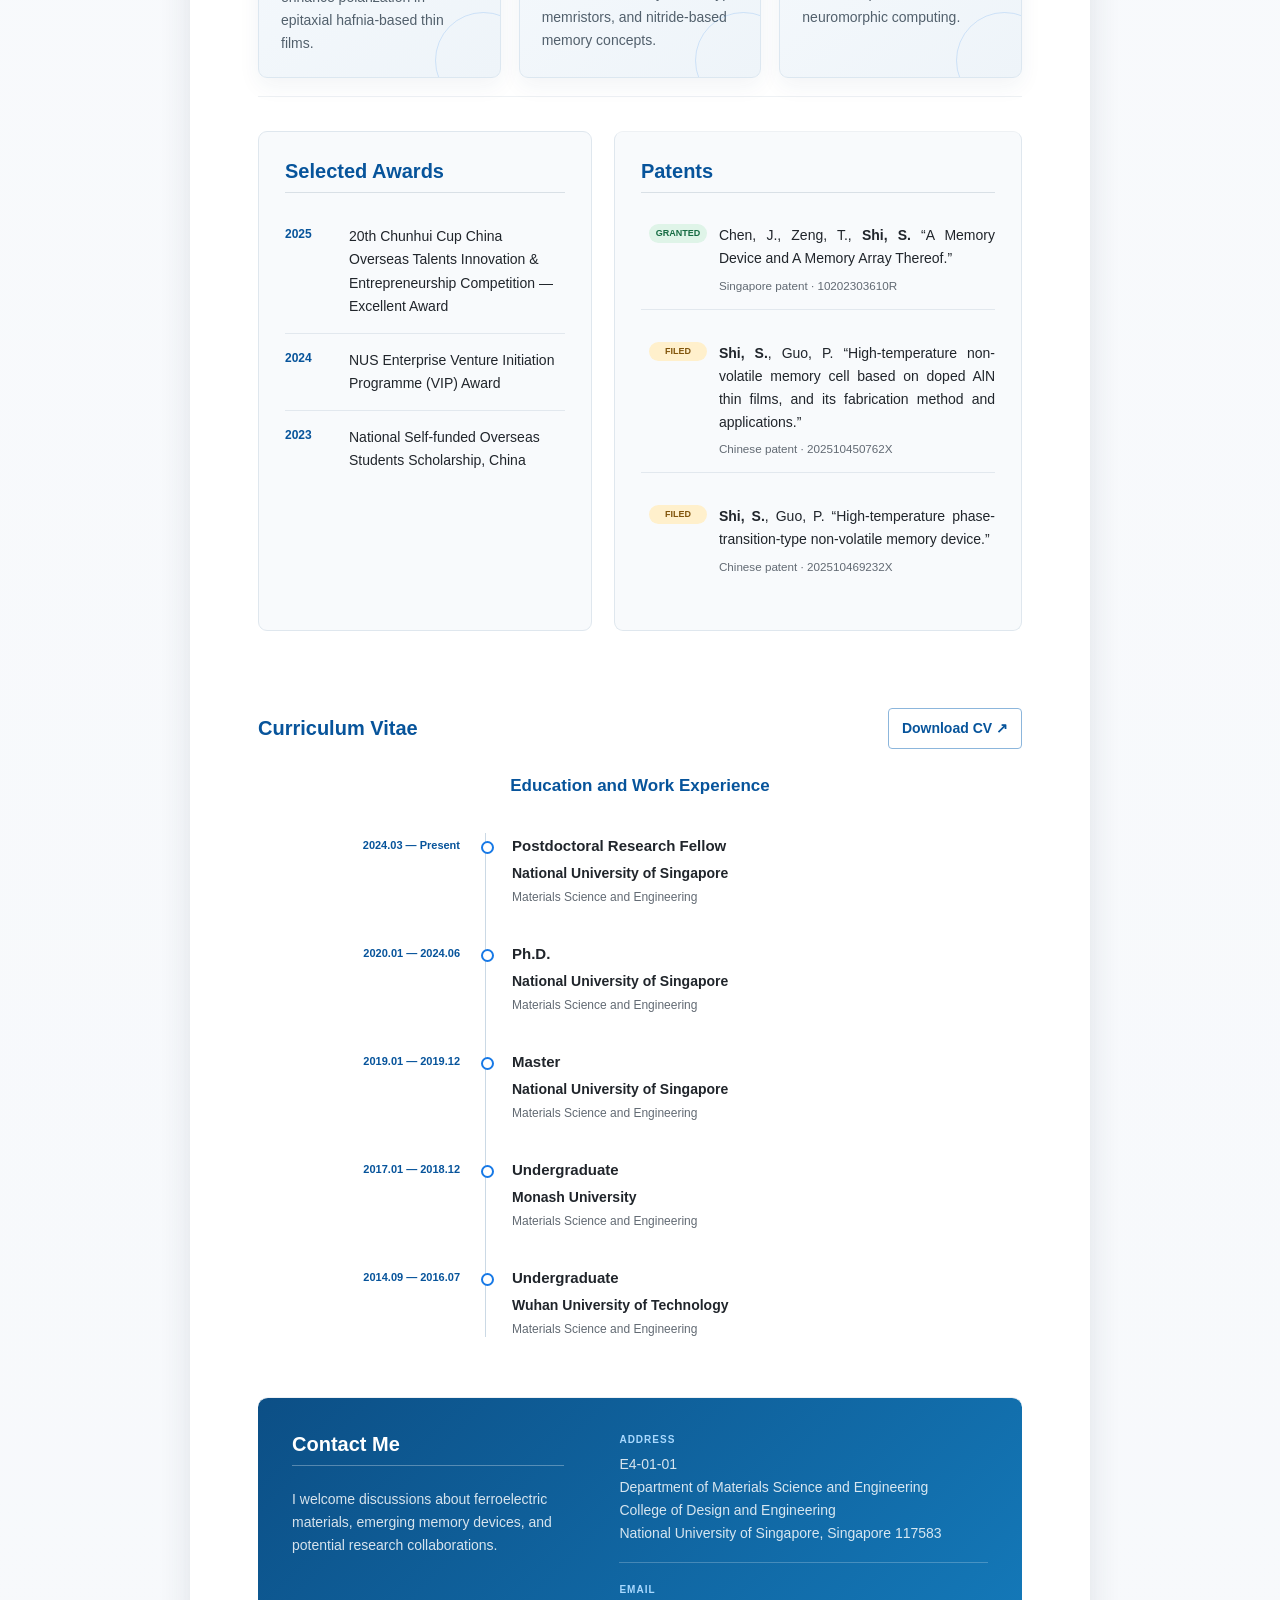
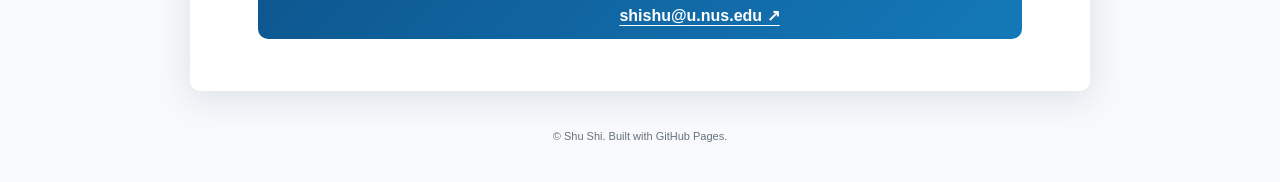
==== commit 6b2cf4c3: "Update index.html" ====
--- a/index.html
+++ b/index.html
@@ -72,7 +72,7 @@
         <li><strong>Shu Shi</strong>, Tengfei Cao, Haolong Xi, Jiangzhen Niu, Xixiang Jing, Hanxin Su, Xiaojiang Yu, Ping Yang, Yichen Wu, Xiaobing Yan, He Tian, Evgeny Y Tsymbal, and Jingsheng Chen. "Stabilizing the ferroelectric phase of Hf<sub>0.5</sub>Zr<sub>0.5</sub>O<sub>2</sub> thin films by charge transfer," <em>Physical Review Letters</em>, 2024. <a class="doi-link" href="https://doi.org/10.1103/PhysRevLett.133.036202" target="_blank" rel="noopener noreferrer">DOI</a></li>
         <li>Tao Zeng*, <strong>Shu Shi*</strong>, Kejun Hu*, Lanxin Jia, Boyu Li, Kaixuan Sun, Hanxin Su, Youdi Gu, Xiaohong Xu, Dongsheng Song, Xiaobing Yan, and Jingsheng Chen. "Approaching the ideal linearity in epitaxial crystalline-type memristor by controlling filament growth," <em>Advanced Materials</em>, 2024. <a class="doi-link" href="https://doi.org/10.1002/adma.202401021" target="_blank" rel="noopener noreferrer">DOI</a></li>
         <li>Tao Zeng, Zhongran Liu, Youdi Gu, Bingjie Dang, Yuan Gao, Tianlong Xu, Peng Li, <strong>Shu Shi</strong>, Kaixuan Sun, Yao Zhu, Xiao Gong, He Tian, and Jingsheng Chen. "A nitride-based non-volatile memory enabled by electric-field-induced phase transition," <em>Nature Materials</em>, 2026. <a class="doi-link"href="https://doi.org/10.1038/s41563-026-02565-y"target="_blank"rel="noopener noreferrer">DOI</a></li>
-        <li>Zhenyi Zheng, <strong>Shu Shi*</strong>, Zhongran Liu, Qihan Zhang, Naafis Ahnaf Shahed, Himanshu Mavani, Guowei Zhou, Qian Chen, Cheng Zhang, Zhanqi Zhou, Tieyang Zhao, Rui Xiao, Lanxin Jia, Liang Liu, Evgeny Y. Tsymbal, Xiaohong Xu, He Tian, and Jingsheng Chen. "Spin-Orbit Torque Induced by Switchable Crystal Inversion Symmetry Breaking,"<em>Advanced Materials</em>, 2026.<a class="doi-link"href="https://doi.org/10.1002/adma.73219"target="_blank"rel="noopener noreferrer">DOI</a></li>
+        <li>Zhenyi Zheng*, <strong>Shu Shi*</strong>, Zhongran Liu*, Qihan Zhang*, Naafis Ahnaf Shahed, Himanshu Mavani, Guowei Zhou, Qian Chen, Cheng Zhang, Zhanqi Zhou, Tieyang Zhao, Rui Xiao, Lanxin Jia, Liang Liu, Evgeny Y. Tsymbal, Xiaohong Xu, He Tian, and Jingsheng Chen. "Spin-Orbit Torque Induced by Switchable Crystal Inversion Symmetry Breaking,"<em>Advanced Materials</em>, 2026.<a class="doi-link"href="https://doi.org/10.1002/adma.73219"target="_blank"rel="noopener noreferrer">DOI</a></li>
       </ol>
     </section>
 
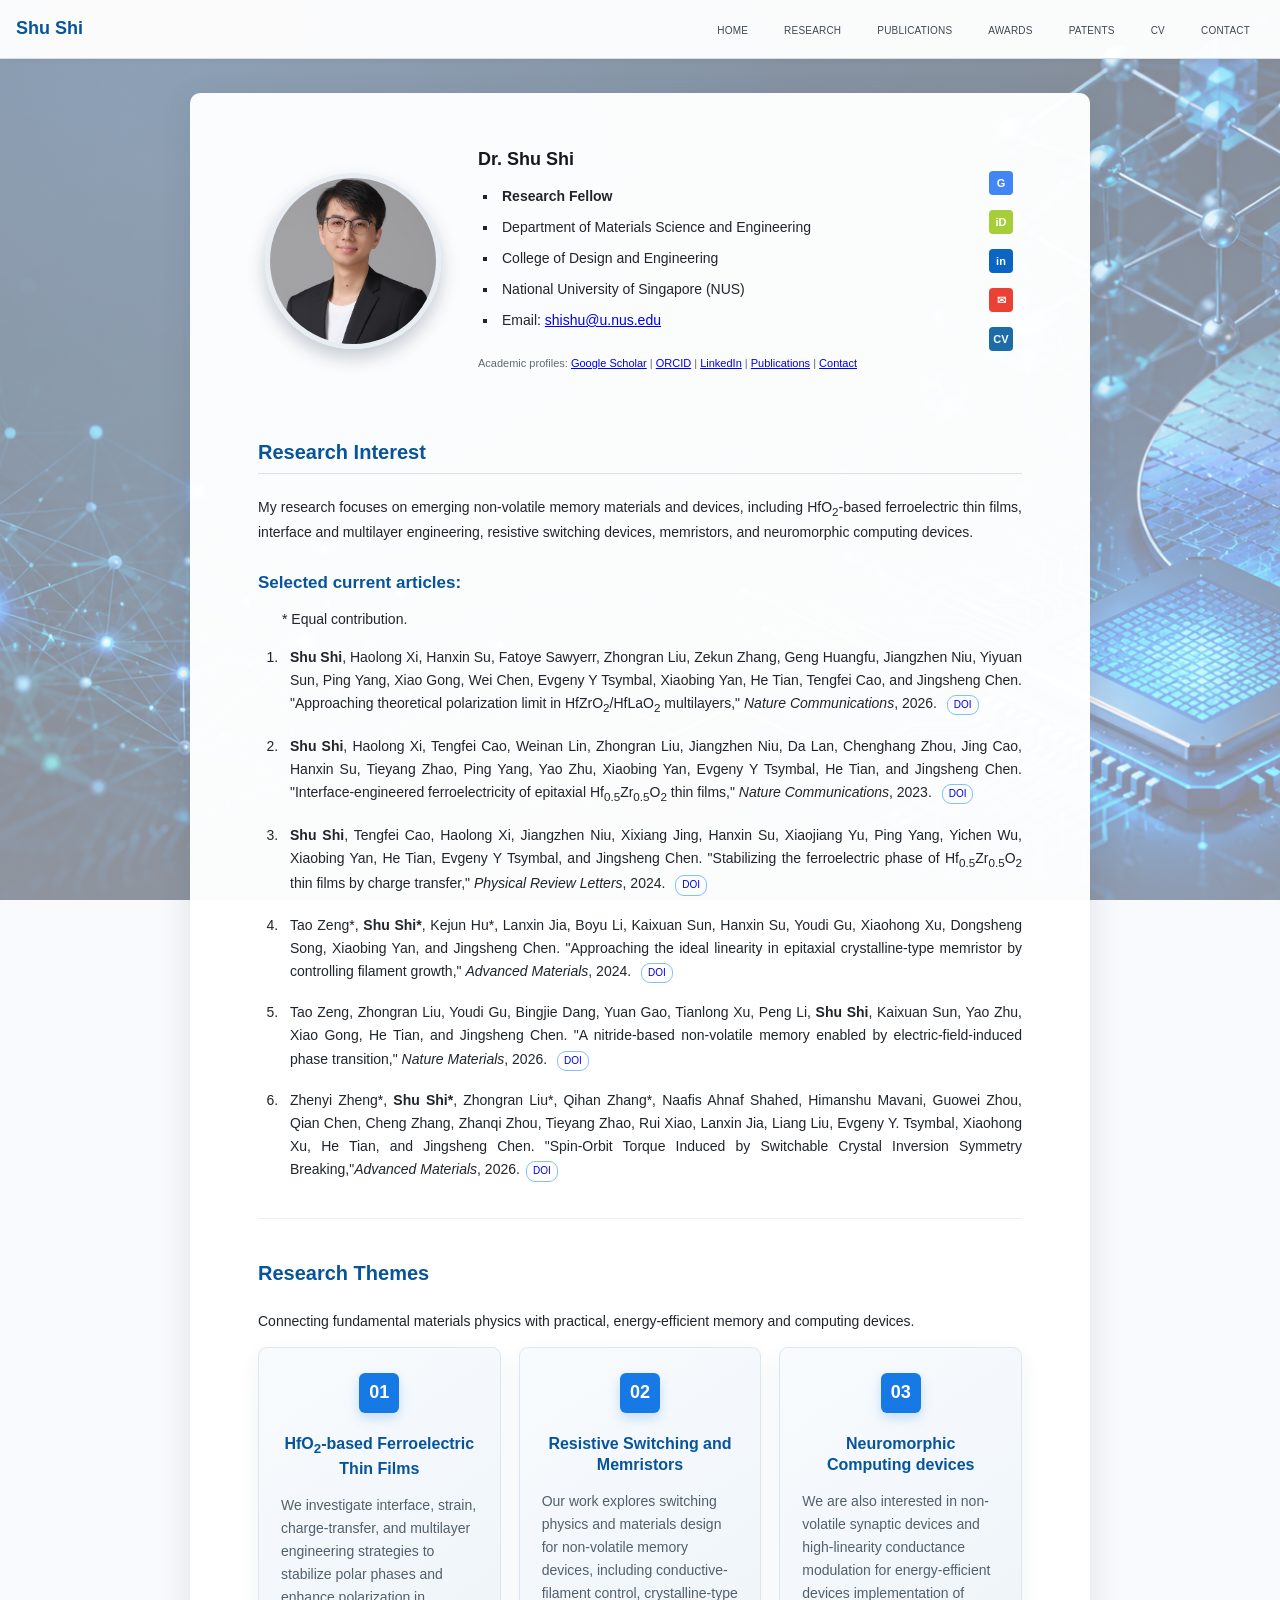
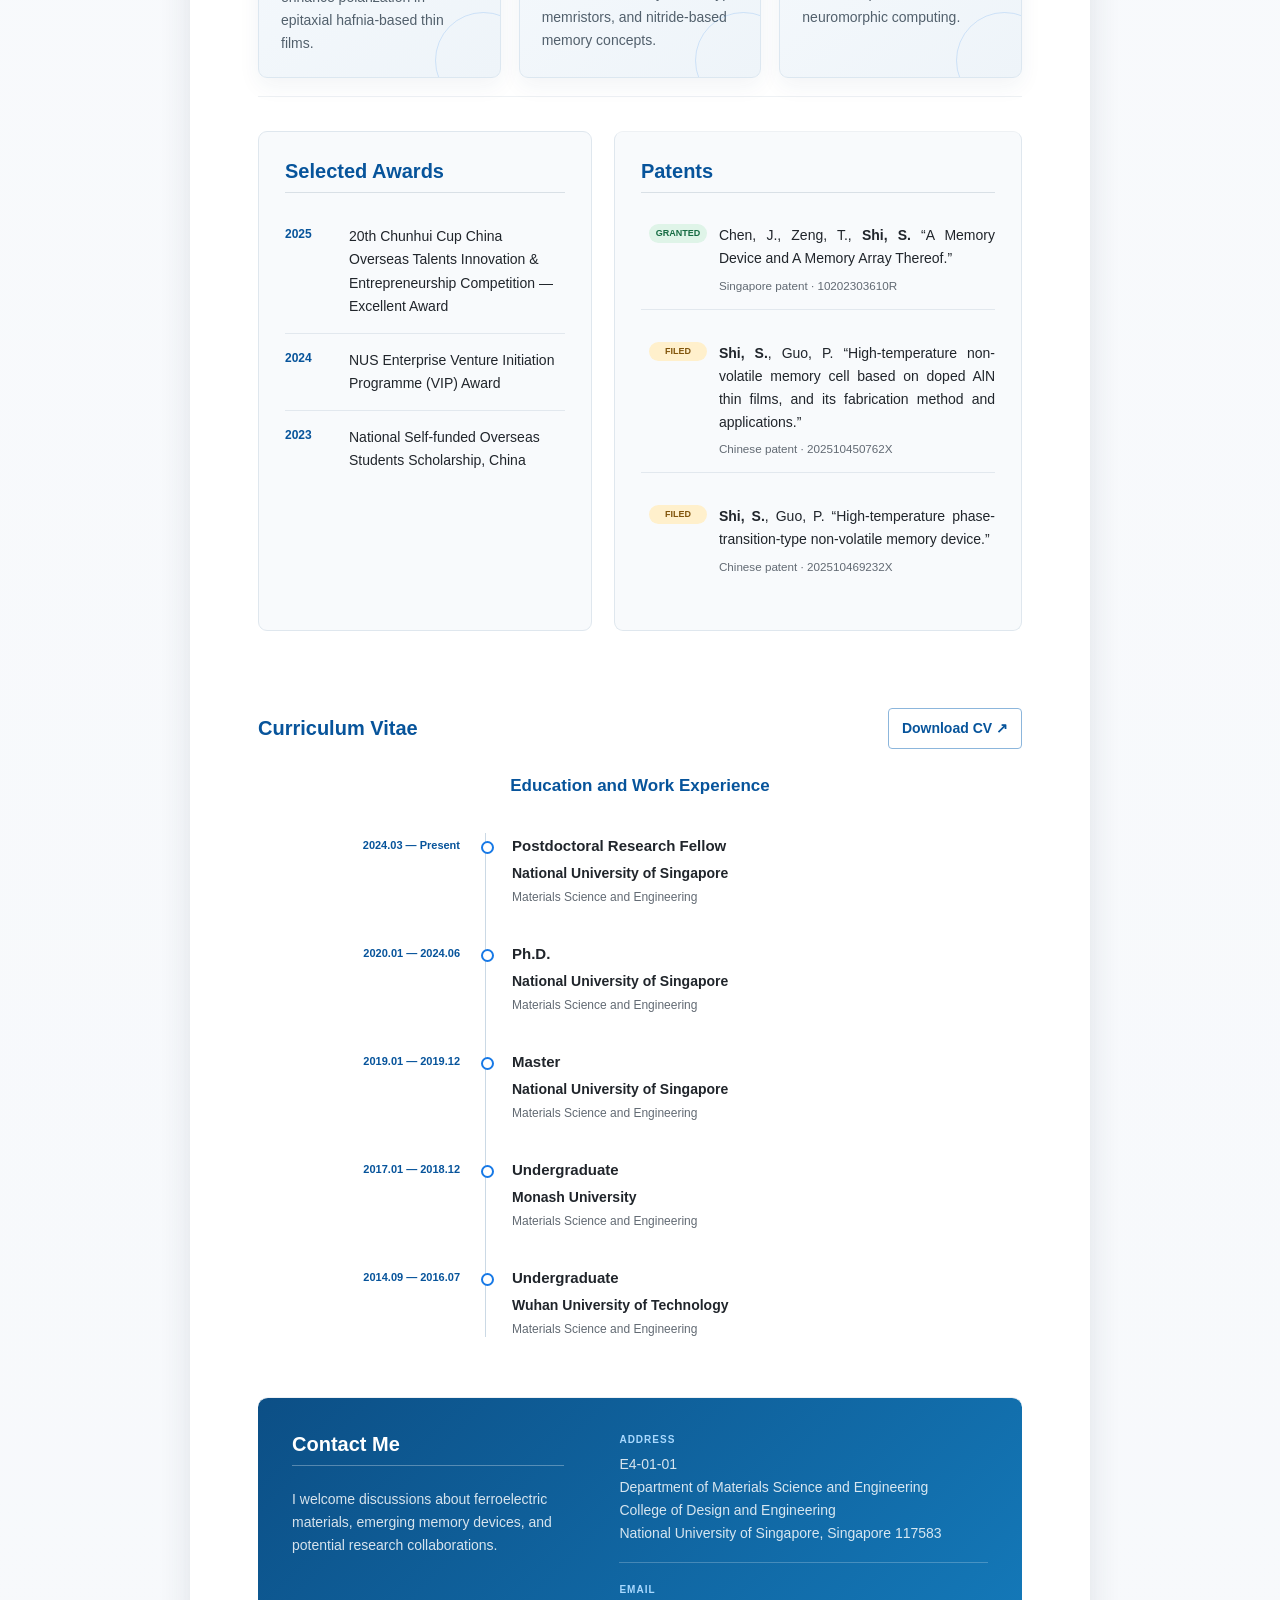
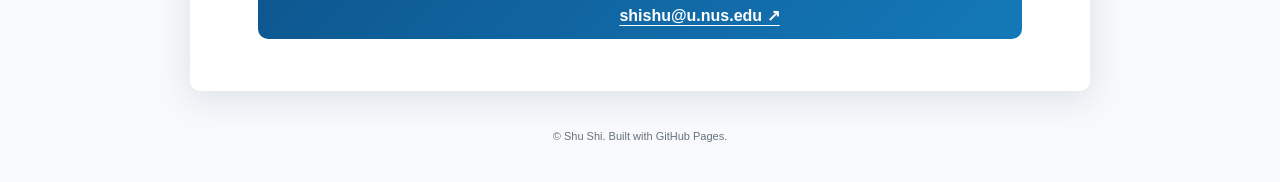
==== commit de114952: "Update index.html" ====
--- a/index.html
+++ b/index.html
@@ -66,7 +66,7 @@
 
       <h3>Selected current articles:</h3>
       <ol class="selected-list">
-        <p>Publications are listed in reverse chronological order. * Equal contribution.</p>
+        <p>* Equal contribution.</p>
         <li><strong>Shu Shi</strong>, Haolong Xi, Hanxin Su, Fatoye Sawyerr, Zhongran Liu, Zekun Zhang, Geng Huangfu, Jiangzhen Niu, Yiyuan Sun, Ping Yang, Xiao Gong, Wei Chen, Evgeny Y Tsymbal, Xiaobing Yan, He Tian, Tengfei Cao, and Jingsheng Chen. "Approaching theoretical polarization limit in HfZrO<sub>2</sub>/HfLaO<sub>2</sub> multilayers," <em>Nature Communications</em>, 2026. <a class="doi-link" href="https://doi.org/10.1038/s41467-026-69634-3" target="_blank" rel="noopener noreferrer">DOI</a></li>
         <li><strong>Shu Shi</strong>, Haolong Xi, Tengfei Cao, Weinan Lin, Zhongran Liu, Jiangzhen Niu, Da Lan, Chenghang Zhou, Jing Cao, Hanxin Su, Tieyang Zhao, Ping Yang, Yao Zhu, Xiaobing Yan, Evgeny Y Tsymbal, He Tian, and Jingsheng Chen. "Interface-engineered ferroelectricity of epitaxial Hf<sub>0.5</sub>Zr<sub>0.5</sub>O<sub>2</sub> thin films," <em>Nature Communications</em>, 2023. <a class="doi-link" href="https://doi.org/10.1038/s41467-023-37560-3" target="_blank" rel="noopener noreferrer">DOI</a></li>
         <li><strong>Shu Shi</strong>, Tengfei Cao, Haolong Xi, Jiangzhen Niu, Xixiang Jing, Hanxin Su, Xiaojiang Yu, Ping Yang, Yichen Wu, Xiaobing Yan, He Tian, Evgeny Y Tsymbal, and Jingsheng Chen. "Stabilizing the ferroelectric phase of Hf<sub>0.5</sub>Zr<sub>0.5</sub>O<sub>2</sub> thin films by charge transfer," <em>Physical Review Letters</em>, 2024. <a class="doi-link" href="https://doi.org/10.1103/PhysRevLett.133.036202" target="_blank" rel="noopener noreferrer">DOI</a></li>
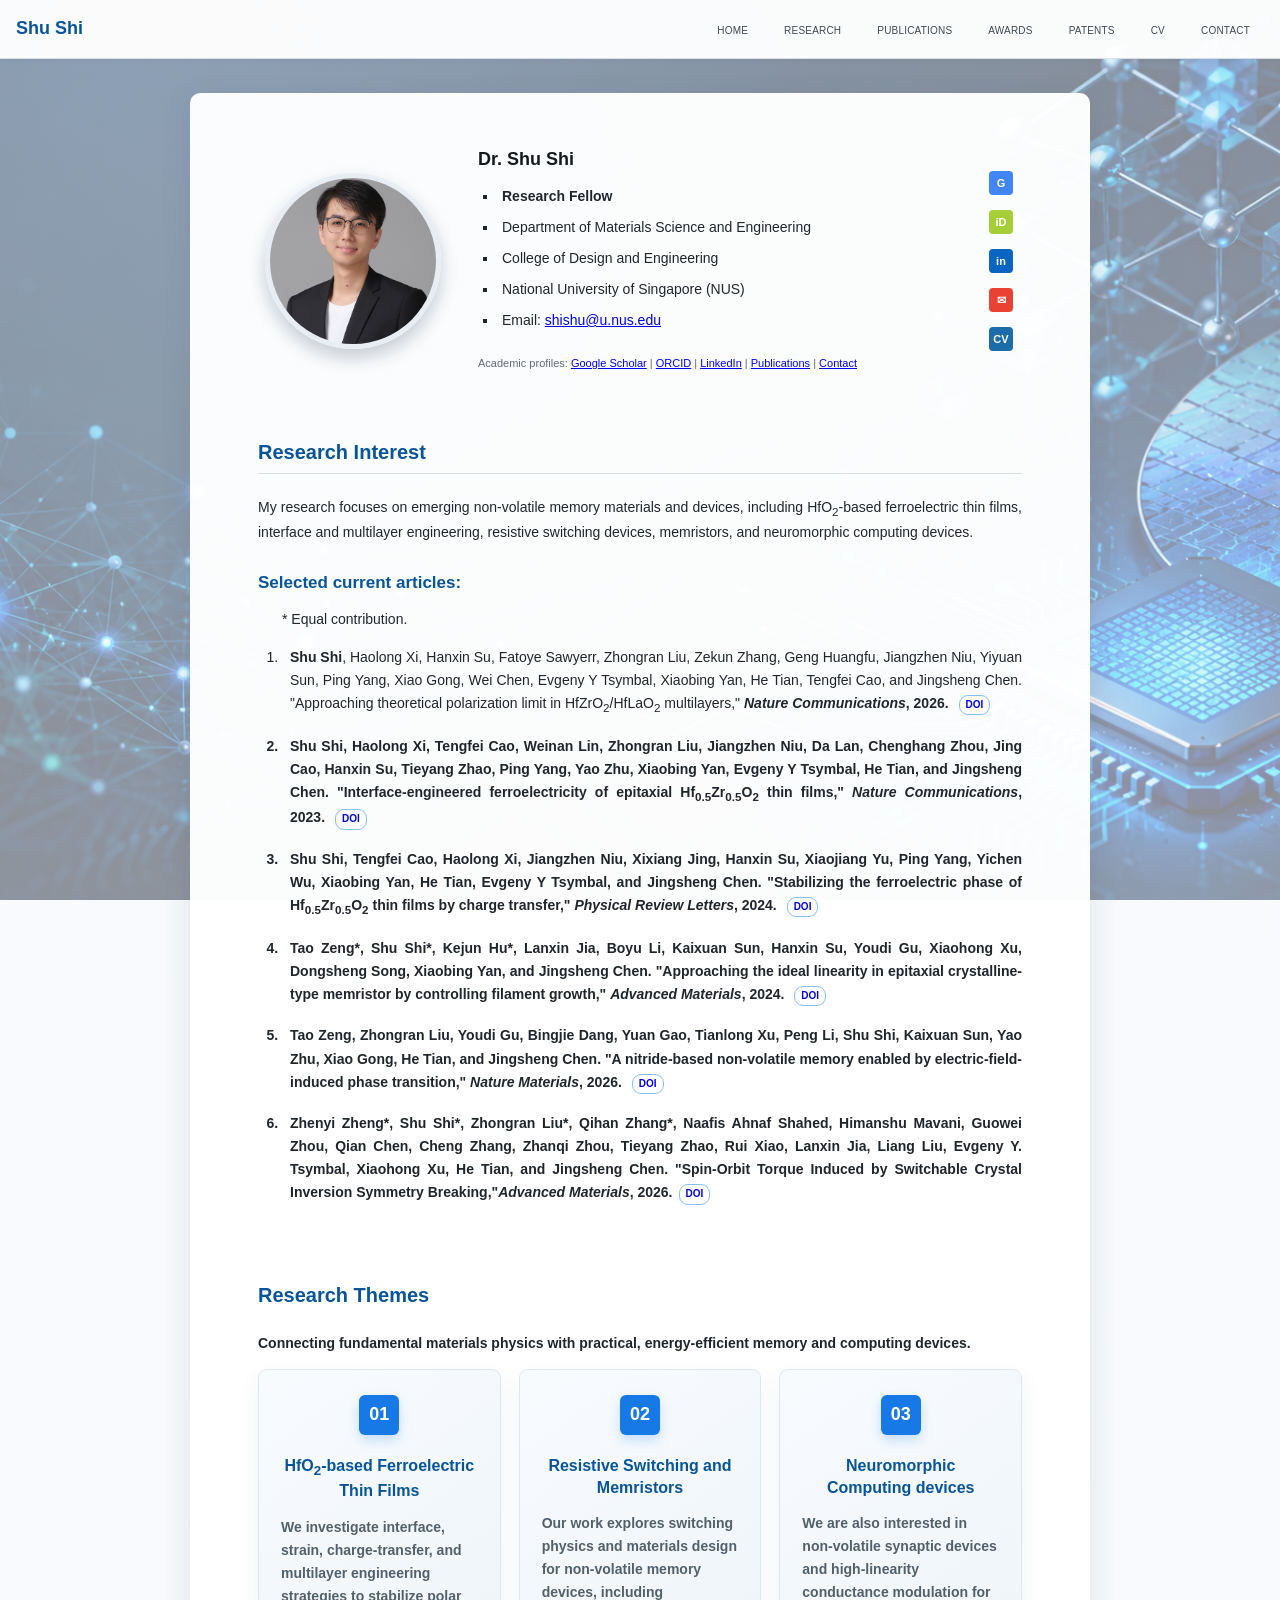
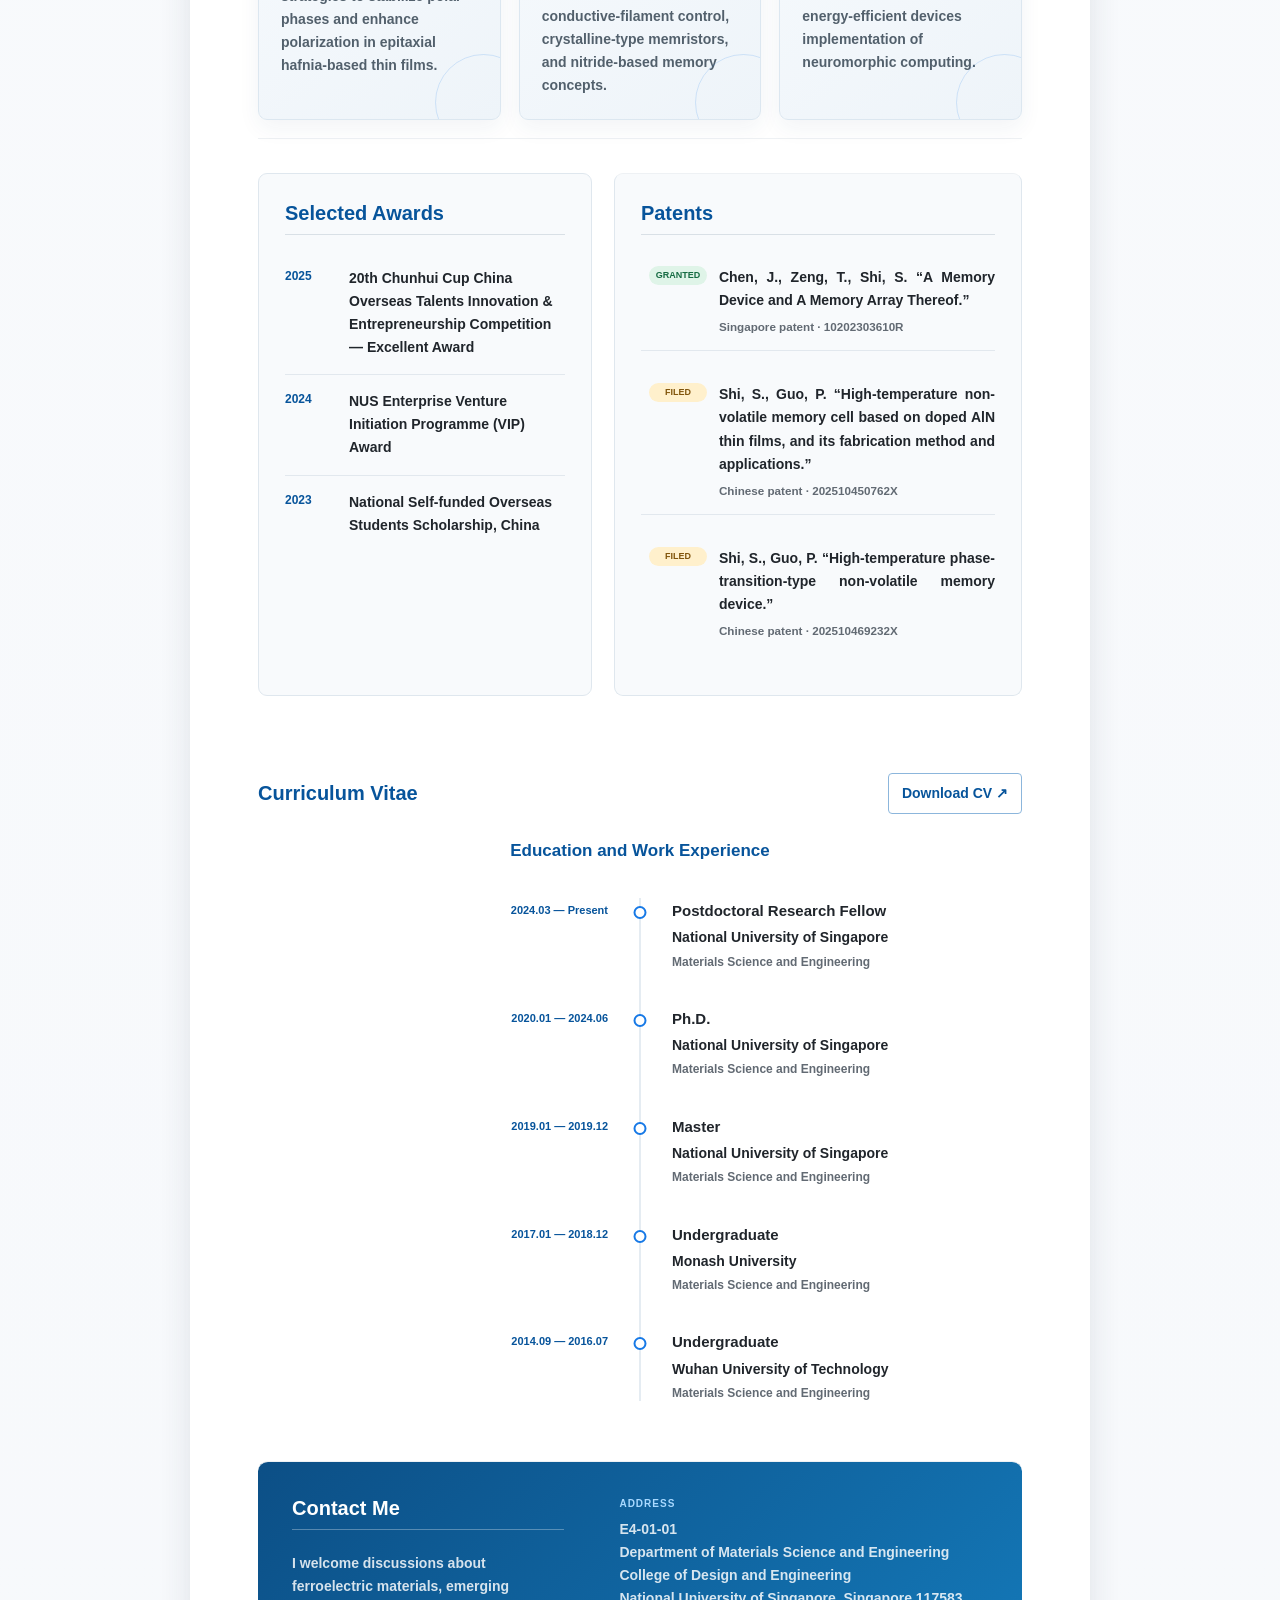
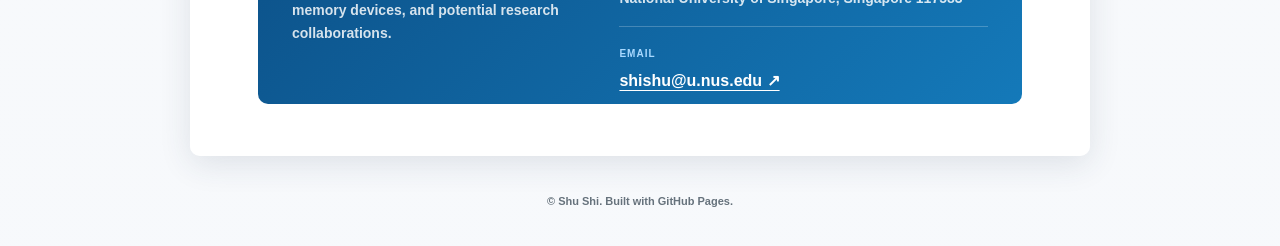
==== commit ee8cb38f: "Update index.html" ====
--- a/index.html
+++ b/index.html
@@ -67,12 +67,12 @@
       <h3>Selected current articles:</h3>
       <ol class="selected-list">
         <p>* Equal contribution.</p>
-        <li><strong>Shu Shi</strong>, Haolong Xi, Hanxin Su, Fatoye Sawyerr, Zhongran Liu, Zekun Zhang, Geng Huangfu, Jiangzhen Niu, Yiyuan Sun, Ping Yang, Xiao Gong, Wei Chen, Evgeny Y Tsymbal, Xiaobing Yan, He Tian, Tengfei Cao, and Jingsheng Chen. "Approaching theoretical polarization limit in HfZrO<sub>2</sub>/HfLaO<sub>2</sub> multilayers," <em>Nature Communications</em>, 2026. <a class="doi-link" href="https://doi.org/10.1038/s41467-026-69634-3" target="_blank" rel="noopener noreferrer">DOI</a></li>
-        <li><strong>Shu Shi</strong>, Haolong Xi, Tengfei Cao, Weinan Lin, Zhongran Liu, Jiangzhen Niu, Da Lan, Chenghang Zhou, Jing Cao, Hanxin Su, Tieyang Zhao, Ping Yang, Yao Zhu, Xiaobing Yan, Evgeny Y Tsymbal, He Tian, and Jingsheng Chen. "Interface-engineered ferroelectricity of epitaxial Hf<sub>0.5</sub>Zr<sub>0.5</sub>O<sub>2</sub> thin films," <em>Nature Communications</em>, 2023. <a class="doi-link" href="https://doi.org/10.1038/s41467-023-37560-3" target="_blank" rel="noopener noreferrer">DOI</a></li>
-        <li><strong>Shu Shi</strong>, Tengfei Cao, Haolong Xi, Jiangzhen Niu, Xixiang Jing, Hanxin Su, Xiaojiang Yu, Ping Yang, Yichen Wu, Xiaobing Yan, He Tian, Evgeny Y Tsymbal, and Jingsheng Chen. "Stabilizing the ferroelectric phase of Hf<sub>0.5</sub>Zr<sub>0.5</sub>O<sub>2</sub> thin films by charge transfer," <em>Physical Review Letters</em>, 2024. <a class="doi-link" href="https://doi.org/10.1103/PhysRevLett.133.036202" target="_blank" rel="noopener noreferrer">DOI</a></li>
-        <li>Tao Zeng*, <strong>Shu Shi*</strong>, Kejun Hu*, Lanxin Jia, Boyu Li, Kaixuan Sun, Hanxin Su, Youdi Gu, Xiaohong Xu, Dongsheng Song, Xiaobing Yan, and Jingsheng Chen. "Approaching the ideal linearity in epitaxial crystalline-type memristor by controlling filament growth," <em>Advanced Materials</em>, 2024. <a class="doi-link" href="https://doi.org/10.1002/adma.202401021" target="_blank" rel="noopener noreferrer">DOI</a></li>
-        <li>Tao Zeng, Zhongran Liu, Youdi Gu, Bingjie Dang, Yuan Gao, Tianlong Xu, Peng Li, <strong>Shu Shi</strong>, Kaixuan Sun, Yao Zhu, Xiao Gong, He Tian, and Jingsheng Chen. "A nitride-based non-volatile memory enabled by electric-field-induced phase transition," <em>Nature Materials</em>, 2026. <a class="doi-link"href="https://doi.org/10.1038/s41563-026-02565-y"target="_blank"rel="noopener noreferrer">DOI</a></li>
-        <li>Zhenyi Zheng*, <strong>Shu Shi*</strong>, Zhongran Liu*, Qihan Zhang*, Naafis Ahnaf Shahed, Himanshu Mavani, Guowei Zhou, Qian Chen, Cheng Zhang, Zhanqi Zhou, Tieyang Zhao, Rui Xiao, Lanxin Jia, Liang Liu, Evgeny Y. Tsymbal, Xiaohong Xu, He Tian, and Jingsheng Chen. "Spin-Orbit Torque Induced by Switchable Crystal Inversion Symmetry Breaking,"<em>Advanced Materials</em>, 2026.<a class="doi-link"href="https://doi.org/10.1002/adma.73219"target="_blank"rel="noopener noreferrer">DOI</a></li>
+        <li><strong>Shu Shi</strong>, Haolong Xi, Hanxin Su, Fatoye Sawyerr, Zhongran Liu, Zekun Zhang, Geng Huangfu, Jiangzhen Niu, Yiyuan Sun, Ping Yang, Xiao Gong, Wei Chen, Evgeny Y Tsymbal, Xiaobing Yan, He Tian, Tengfei Cao, and Jingsheng Chen. "Approaching theoretical polarization limit in HfZrO<sub>2</sub>/HfLaO<sub>2</sub> multilayers," <em><strong>Nature Communications<strong></em>, 2026. <a class="doi-link" href="https://doi.org/10.1038/s41467-026-69634-3" target="_blank" rel="noopener noreferrer">DOI</a></li>
+        <li><strong>Shu Shi</strong>, Haolong Xi, Tengfei Cao, Weinan Lin, Zhongran Liu, Jiangzhen Niu, Da Lan, Chenghang Zhou, Jing Cao, Hanxin Su, Tieyang Zhao, Ping Yang, Yao Zhu, Xiaobing Yan, Evgeny Y Tsymbal, He Tian, and Jingsheng Chen. "Interface-engineered ferroelectricity of epitaxial Hf<sub>0.5</sub>Zr<sub>0.5</sub>O<sub>2</sub> thin films," <em><strong>Nature Communications<strong></em>, 2023. <a class="doi-link" href="https://doi.org/10.1038/s41467-023-37560-3" target="_blank" rel="noopener noreferrer">DOI</a></li>
+        <li><strong>Shu Shi</strong>, Tengfei Cao, Haolong Xi, Jiangzhen Niu, Xixiang Jing, Hanxin Su, Xiaojiang Yu, Ping Yang, Yichen Wu, Xiaobing Yan, He Tian, Evgeny Y Tsymbal, and Jingsheng Chen. "Stabilizing the ferroelectric phase of Hf<sub>0.5</sub>Zr<sub>0.5</sub>O<sub>2</sub> thin films by charge transfer," <em><strong>Physical Review Letters<strong></em>, 2024. <a class="doi-link" href="https://doi.org/10.1103/PhysRevLett.133.036202" target="_blank" rel="noopener noreferrer">DOI</a></li>
+        <li>Tao Zeng*, <strong>Shu Shi*</strong>, Kejun Hu*, Lanxin Jia, Boyu Li, Kaixuan Sun, Hanxin Su, Youdi Gu, Xiaohong Xu, Dongsheng Song, Xiaobing Yan, and Jingsheng Chen. "Approaching the ideal linearity in epitaxial crystalline-type memristor by controlling filament growth," <em><strong>Advanced Materials<strong></em>, 2024. <a class="doi-link" href="https://doi.org/10.1002/adma.202401021" target="_blank" rel="noopener noreferrer">DOI</a></li>
+        <li>Tao Zeng, Zhongran Liu, Youdi Gu, Bingjie Dang, Yuan Gao, Tianlong Xu, Peng Li, <strong>Shu Shi</strong>, Kaixuan Sun, Yao Zhu, Xiao Gong, He Tian, and Jingsheng Chen. "A nitride-based non-volatile memory enabled by electric-field-induced phase transition," <em><strong>Nature Materials<strong></em>, 2026. <a class="doi-link"href="https://doi.org/10.1038/s41563-026-02565-y"target="_blank"rel="noopener noreferrer">DOI</a></li>
+        <li>Zhenyi Zheng*, <strong>Shu Shi*</strong>, Zhongran Liu*, Qihan Zhang*, Naafis Ahnaf Shahed, Himanshu Mavani, Guowei Zhou, Qian Chen, Cheng Zhang, Zhanqi Zhou, Tieyang Zhao, Rui Xiao, Lanxin Jia, Liang Liu, Evgeny Y. Tsymbal, Xiaohong Xu, He Tian, and Jingsheng Chen. "Spin-Orbit Torque Induced by Switchable Crystal Inversion Symmetry Breaking,"<em><strong>Advanced Materials<strong></em>, 2026.<a class="doi-link"href="https://doi.org/10.1002/adma.73219"target="_blank"rel="noopener noreferrer">DOI</a></li>
       </ol>
     </section>
 
--- a/styles.css
+++ b/styles.css
@@ -442,8 +442,47 @@
   margin-bottom: 20px;
 }
 
-.experience-timeline {
-  width: 100%;
-  max-width: 620px;
-  margin: 12px auto 0;
-}
+/* Education and Work Experience 标题居中 */
+.cv-section > h3 {
+  text-align: center;
+  margin-bottom: 20px;
+}
+
+/* 仅在电脑和平板端将时间轴真正居中 */
+@media (min-width: 541px) {
+  .experience-timeline {
+    width: 100%;
+    max-width: 680px;
+    margin: 12px auto 0;
+  }
+
+  /* 中间竖线 */
+  .experience-timeline::before {
+    left: 50%;
+    transform: translateX(-50%);
+  }
+
+  /* 左边日期，右边经历 */
+  .experience-timeline article {
+    grid-template-columns: 1fr 1fr;
+    gap: 64px;
+  }
+
+  /* 时间轴圆点 */
+  .experience-timeline article::before {
+    left: 50%;
+    transform: translateX(-50%);
+  }
+
+  .experience-timeline time {
+    text-align: right;
+  }
+
+  .experience-timeline article > div {
+    text-align: left;
+  }
+
+  .experience-timeline article p {
+    text-align: left;
+  }
+}
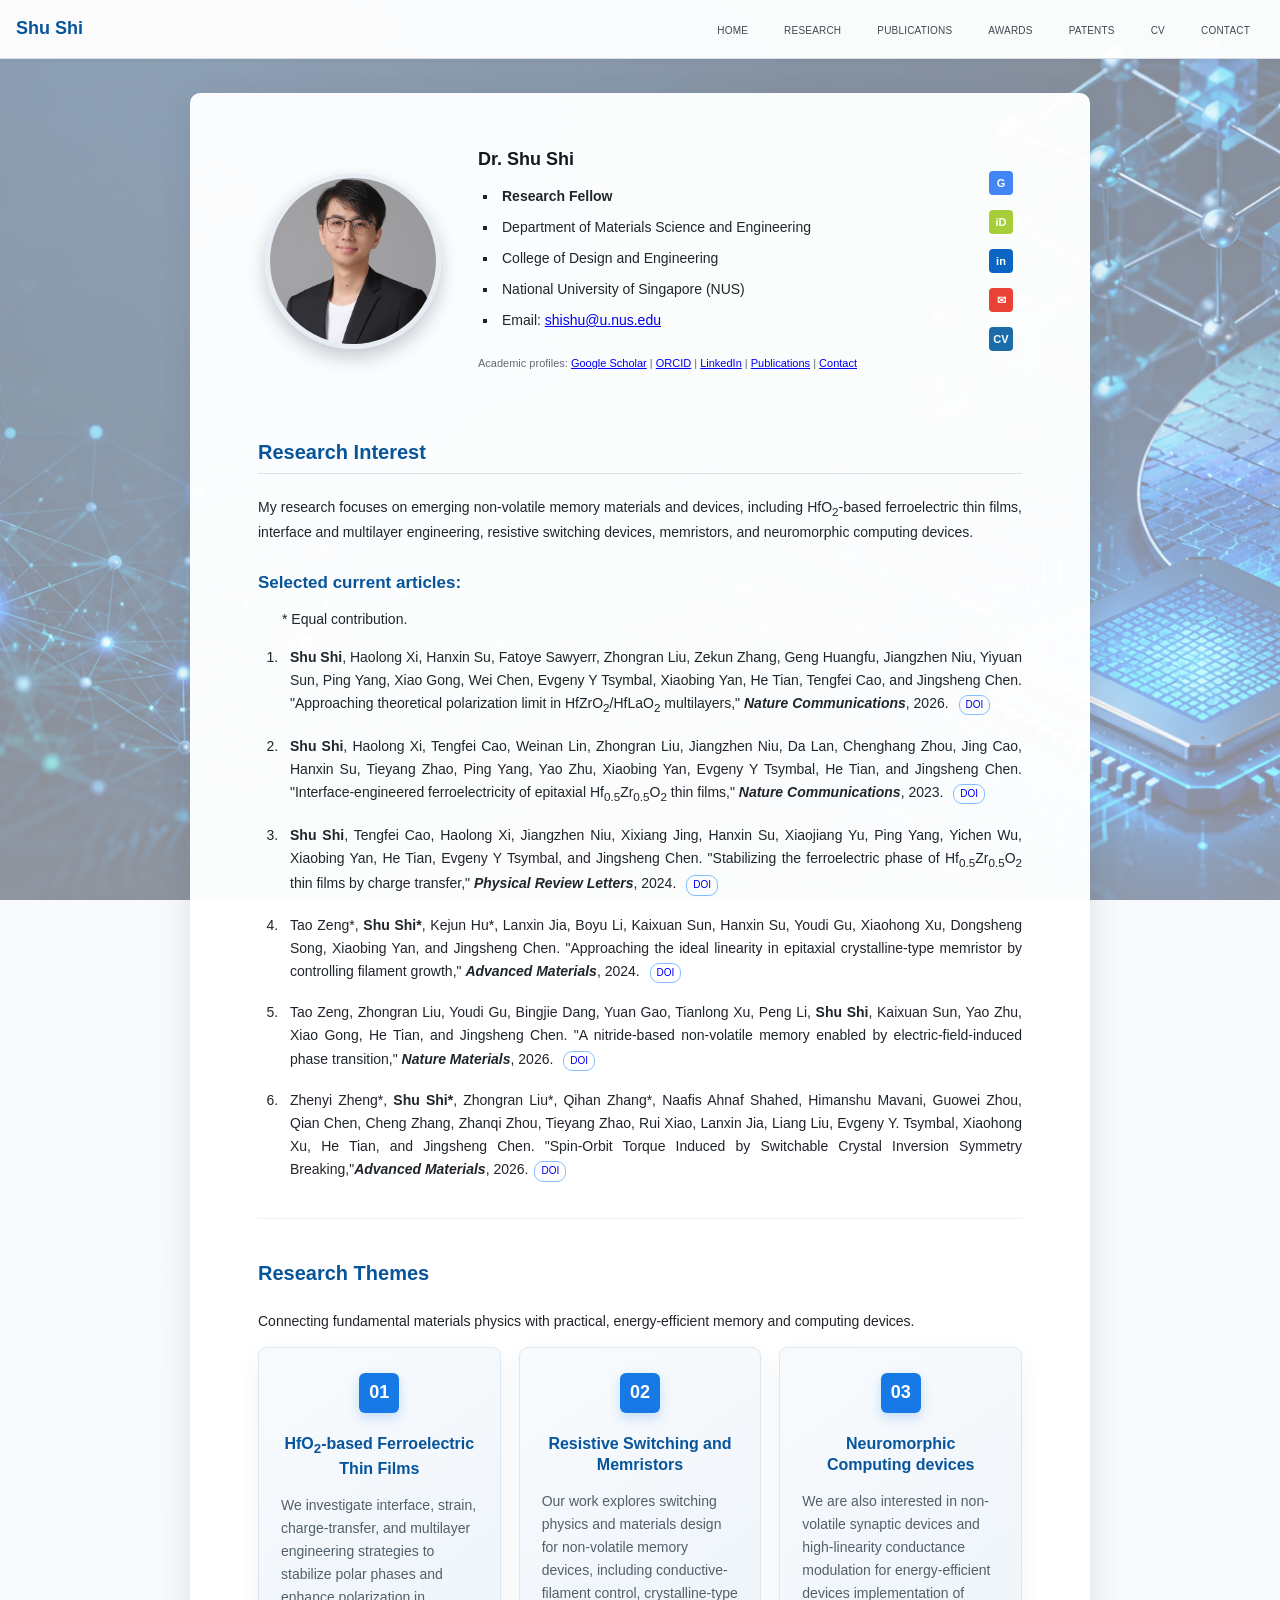
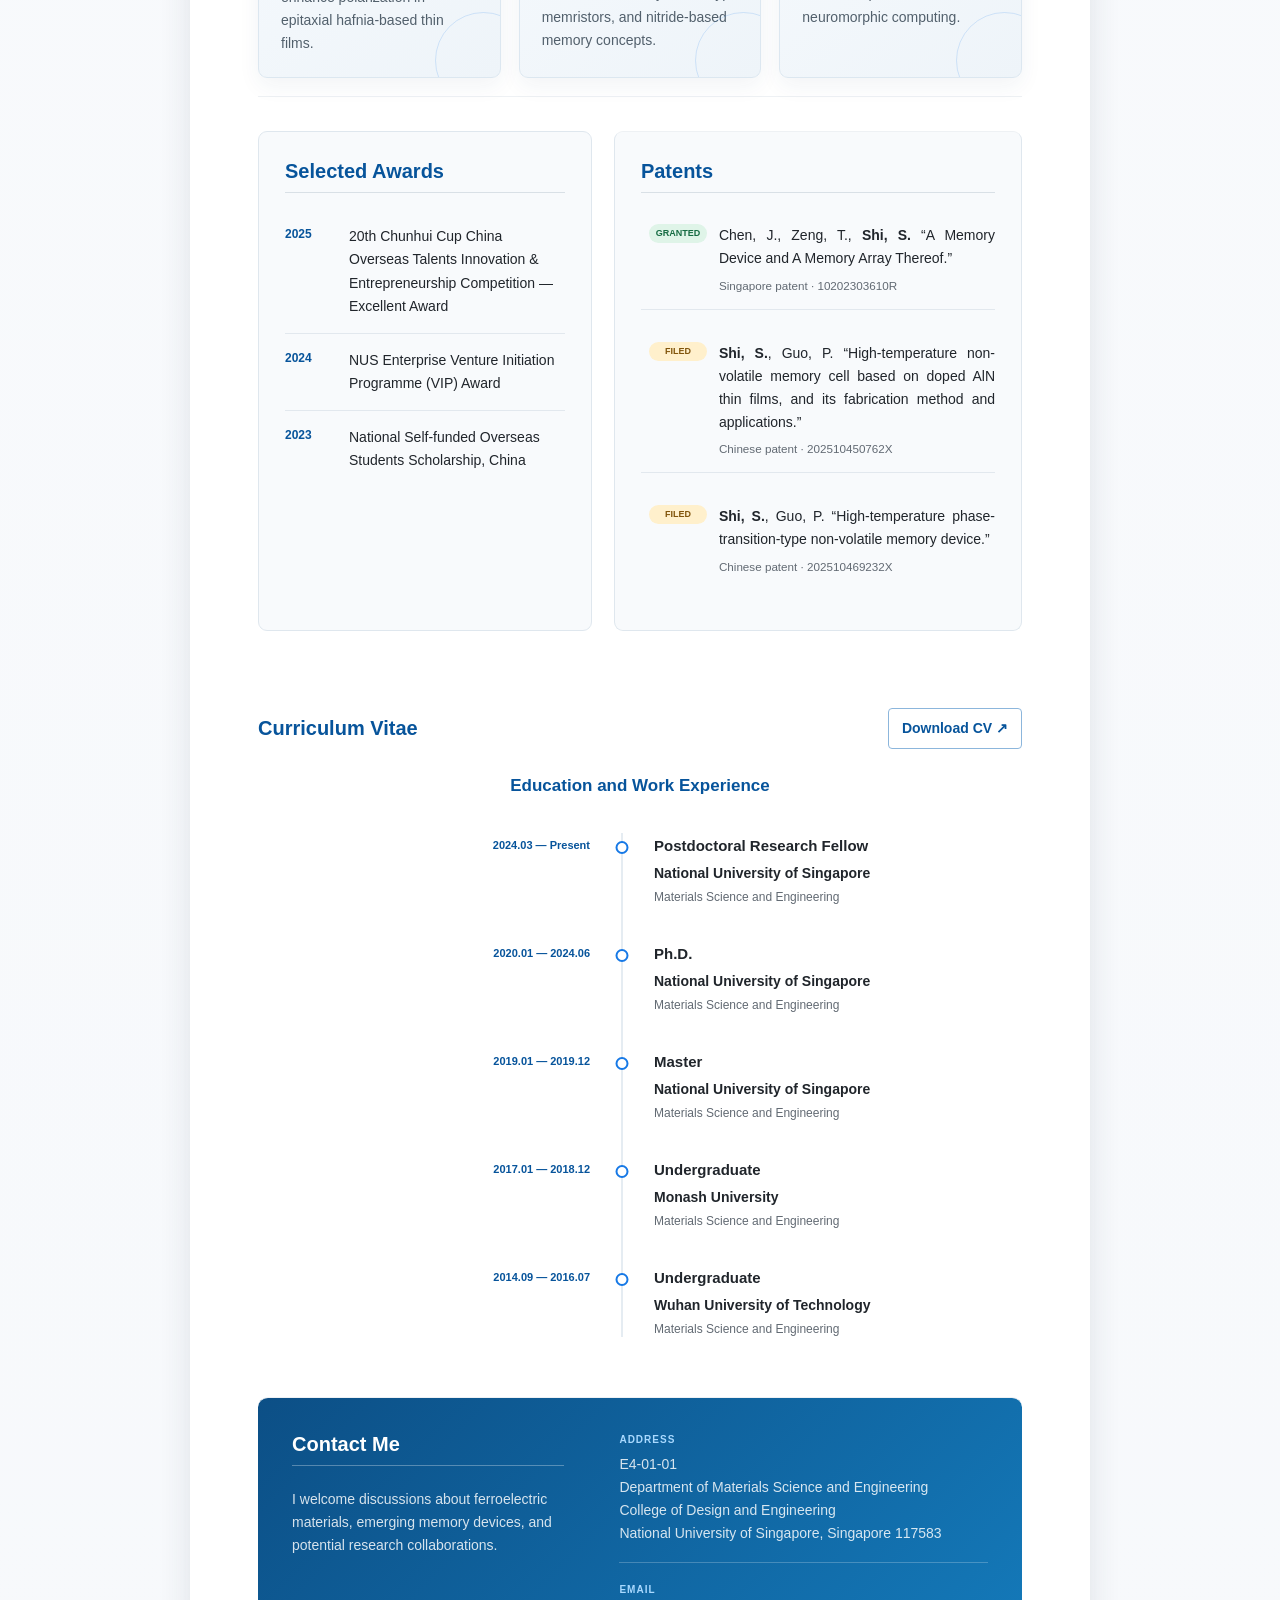
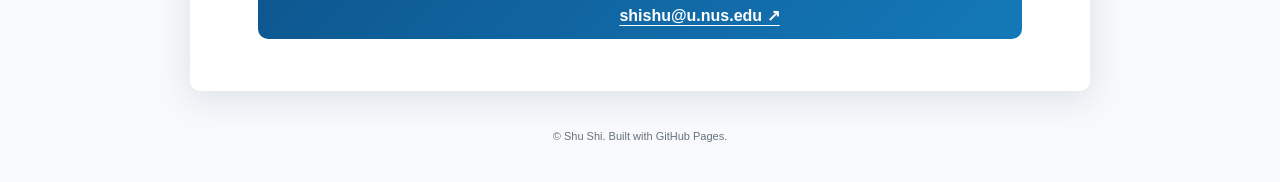
==== commit ba64db00: "Update index.html" ====
--- a/index.html
+++ b/index.html
@@ -67,12 +67,12 @@
       <h3>Selected current articles:</h3>
       <ol class="selected-list">
         <p>* Equal contribution.</p>
-        <li><strong>Shu Shi</strong>, Haolong Xi, Hanxin Su, Fatoye Sawyerr, Zhongran Liu, Zekun Zhang, Geng Huangfu, Jiangzhen Niu, Yiyuan Sun, Ping Yang, Xiao Gong, Wei Chen, Evgeny Y Tsymbal, Xiaobing Yan, He Tian, Tengfei Cao, and Jingsheng Chen. "Approaching theoretical polarization limit in HfZrO<sub>2</sub>/HfLaO<sub>2</sub> multilayers," <em><strong>Nature Communications<strong></em>, 2026. <a class="doi-link" href="https://doi.org/10.1038/s41467-026-69634-3" target="_blank" rel="noopener noreferrer">DOI</a></li>
-        <li><strong>Shu Shi</strong>, Haolong Xi, Tengfei Cao, Weinan Lin, Zhongran Liu, Jiangzhen Niu, Da Lan, Chenghang Zhou, Jing Cao, Hanxin Su, Tieyang Zhao, Ping Yang, Yao Zhu, Xiaobing Yan, Evgeny Y Tsymbal, He Tian, and Jingsheng Chen. "Interface-engineered ferroelectricity of epitaxial Hf<sub>0.5</sub>Zr<sub>0.5</sub>O<sub>2</sub> thin films," <em><strong>Nature Communications<strong></em>, 2023. <a class="doi-link" href="https://doi.org/10.1038/s41467-023-37560-3" target="_blank" rel="noopener noreferrer">DOI</a></li>
-        <li><strong>Shu Shi</strong>, Tengfei Cao, Haolong Xi, Jiangzhen Niu, Xixiang Jing, Hanxin Su, Xiaojiang Yu, Ping Yang, Yichen Wu, Xiaobing Yan, He Tian, Evgeny Y Tsymbal, and Jingsheng Chen. "Stabilizing the ferroelectric phase of Hf<sub>0.5</sub>Zr<sub>0.5</sub>O<sub>2</sub> thin films by charge transfer," <em><strong>Physical Review Letters<strong></em>, 2024. <a class="doi-link" href="https://doi.org/10.1103/PhysRevLett.133.036202" target="_blank" rel="noopener noreferrer">DOI</a></li>
-        <li>Tao Zeng*, <strong>Shu Shi*</strong>, Kejun Hu*, Lanxin Jia, Boyu Li, Kaixuan Sun, Hanxin Su, Youdi Gu, Xiaohong Xu, Dongsheng Song, Xiaobing Yan, and Jingsheng Chen. "Approaching the ideal linearity in epitaxial crystalline-type memristor by controlling filament growth," <em><strong>Advanced Materials<strong></em>, 2024. <a class="doi-link" href="https://doi.org/10.1002/adma.202401021" target="_blank" rel="noopener noreferrer">DOI</a></li>
-        <li>Tao Zeng, Zhongran Liu, Youdi Gu, Bingjie Dang, Yuan Gao, Tianlong Xu, Peng Li, <strong>Shu Shi</strong>, Kaixuan Sun, Yao Zhu, Xiao Gong, He Tian, and Jingsheng Chen. "A nitride-based non-volatile memory enabled by electric-field-induced phase transition," <em><strong>Nature Materials<strong></em>, 2026. <a class="doi-link"href="https://doi.org/10.1038/s41563-026-02565-y"target="_blank"rel="noopener noreferrer">DOI</a></li>
-        <li>Zhenyi Zheng*, <strong>Shu Shi*</strong>, Zhongran Liu*, Qihan Zhang*, Naafis Ahnaf Shahed, Himanshu Mavani, Guowei Zhou, Qian Chen, Cheng Zhang, Zhanqi Zhou, Tieyang Zhao, Rui Xiao, Lanxin Jia, Liang Liu, Evgeny Y. Tsymbal, Xiaohong Xu, He Tian, and Jingsheng Chen. "Spin-Orbit Torque Induced by Switchable Crystal Inversion Symmetry Breaking,"<em><strong>Advanced Materials<strong></em>, 2026.<a class="doi-link"href="https://doi.org/10.1002/adma.73219"target="_blank"rel="noopener noreferrer">DOI</a></li>
+        <li><strong>Shu Shi</strong>, Haolong Xi, Hanxin Su, Fatoye Sawyerr, Zhongran Liu, Zekun Zhang, Geng Huangfu, Jiangzhen Niu, Yiyuan Sun, Ping Yang, Xiao Gong, Wei Chen, Evgeny Y Tsymbal, Xiaobing Yan, He Tian, Tengfei Cao, and Jingsheng Chen. "Approaching theoretical polarization limit in HfZrO<sub>2</sub>/HfLaO<sub>2</sub> multilayers," <em><strong>Nature Communications</strong></em>, 2026. <a class="doi-link" href="https://doi.org/10.1038/s41467-026-69634-3" target="_blank" rel="noopener noreferrer">DOI</a></li>
+        <li><strong>Shu Shi</strong>, Haolong Xi, Tengfei Cao, Weinan Lin, Zhongran Liu, Jiangzhen Niu, Da Lan, Chenghang Zhou, Jing Cao, Hanxin Su, Tieyang Zhao, Ping Yang, Yao Zhu, Xiaobing Yan, Evgeny Y Tsymbal, He Tian, and Jingsheng Chen. "Interface-engineered ferroelectricity of epitaxial Hf<sub>0.5</sub>Zr<sub>0.5</sub>O<sub>2</sub> thin films," <em><strong>Nature Communications</strong></em>, 2023. <a class="doi-link" href="https://doi.org/10.1038/s41467-023-37560-3" target="_blank" rel="noopener noreferrer">DOI</a></li>
+        <li><strong>Shu Shi</strong>, Tengfei Cao, Haolong Xi, Jiangzhen Niu, Xixiang Jing, Hanxin Su, Xiaojiang Yu, Ping Yang, Yichen Wu, Xiaobing Yan, He Tian, Evgeny Y Tsymbal, and Jingsheng Chen. "Stabilizing the ferroelectric phase of Hf<sub>0.5</sub>Zr<sub>0.5</sub>O<sub>2</sub> thin films by charge transfer," <em><strong>Physical Review Letters</strong></em>, 2024. <a class="doi-link" href="https://doi.org/10.1103/PhysRevLett.133.036202" target="_blank" rel="noopener noreferrer">DOI</a></li>
+        <li>Tao Zeng*, <strong>Shu Shi*</strong>, Kejun Hu*, Lanxin Jia, Boyu Li, Kaixuan Sun, Hanxin Su, Youdi Gu, Xiaohong Xu, Dongsheng Song, Xiaobing Yan, and Jingsheng Chen. "Approaching the ideal linearity in epitaxial crystalline-type memristor by controlling filament growth," <em><strong>Advanced Materials</strong></em>, 2024. <a class="doi-link" href="https://doi.org/10.1002/adma.202401021" target="_blank" rel="noopener noreferrer">DOI</a></li>
+        <li>Tao Zeng, Zhongran Liu, Youdi Gu, Bingjie Dang, Yuan Gao, Tianlong Xu, Peng Li, <strong>Shu Shi</strong>, Kaixuan Sun, Yao Zhu, Xiao Gong, He Tian, and Jingsheng Chen. "A nitride-based non-volatile memory enabled by electric-field-induced phase transition," <em><strong>Nature Materials</strong></em>, 2026. <a class="doi-link"href="https://doi.org/10.1038/s41563-026-02565-y"target="_blank"rel="noopener noreferrer">DOI</a></li>
+        <li>Zhenyi Zheng*, <strong>Shu Shi*</strong>, Zhongran Liu*, Qihan Zhang*, Naafis Ahnaf Shahed, Himanshu Mavani, Guowei Zhou, Qian Chen, Cheng Zhang, Zhanqi Zhou, Tieyang Zhao, Rui Xiao, Lanxin Jia, Liang Liu, Evgeny Y. Tsymbal, Xiaohong Xu, He Tian, and Jingsheng Chen. "Spin-Orbit Torque Induced by Switchable Crystal Inversion Symmetry Breaking,"<em><strong>Advanced Materials</strong></em>, 2026.<a class="doi-link"href="https://doi.org/10.1002/adma.73219"target="_blank"rel="noopener noreferrer">DOI</a></li>
       </ol>
     </section>
 
--- a/styles.css
+++ b/styles.css
@@ -486,3 +486,13 @@
     text-align: left;
   }
 }
+@media (min-width: 541px) {
+  .experience-timeline {
+    width: 100%;
+    max-width: 680px;
+    margin: 12px auto 0;
+
+    /* 整体向左移动 */
+    transform: translateX(-18px);
+  }
+}
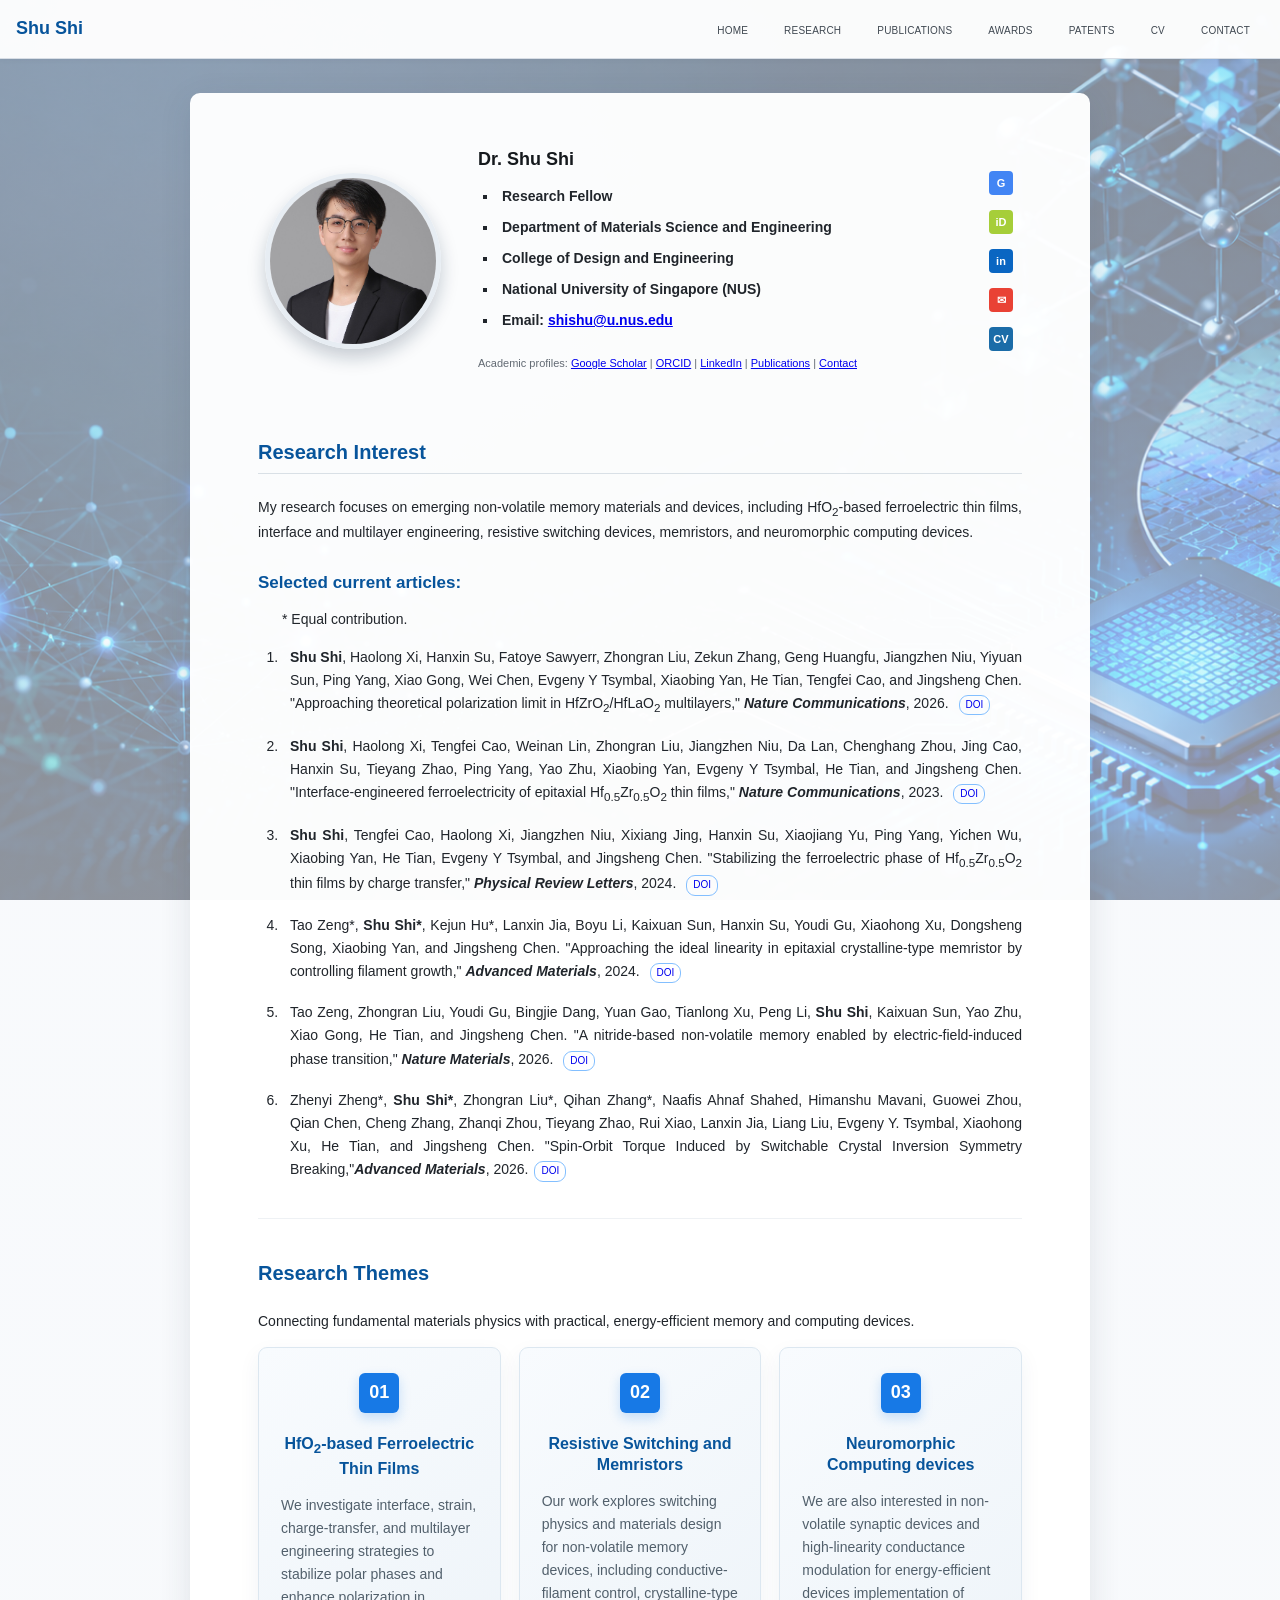
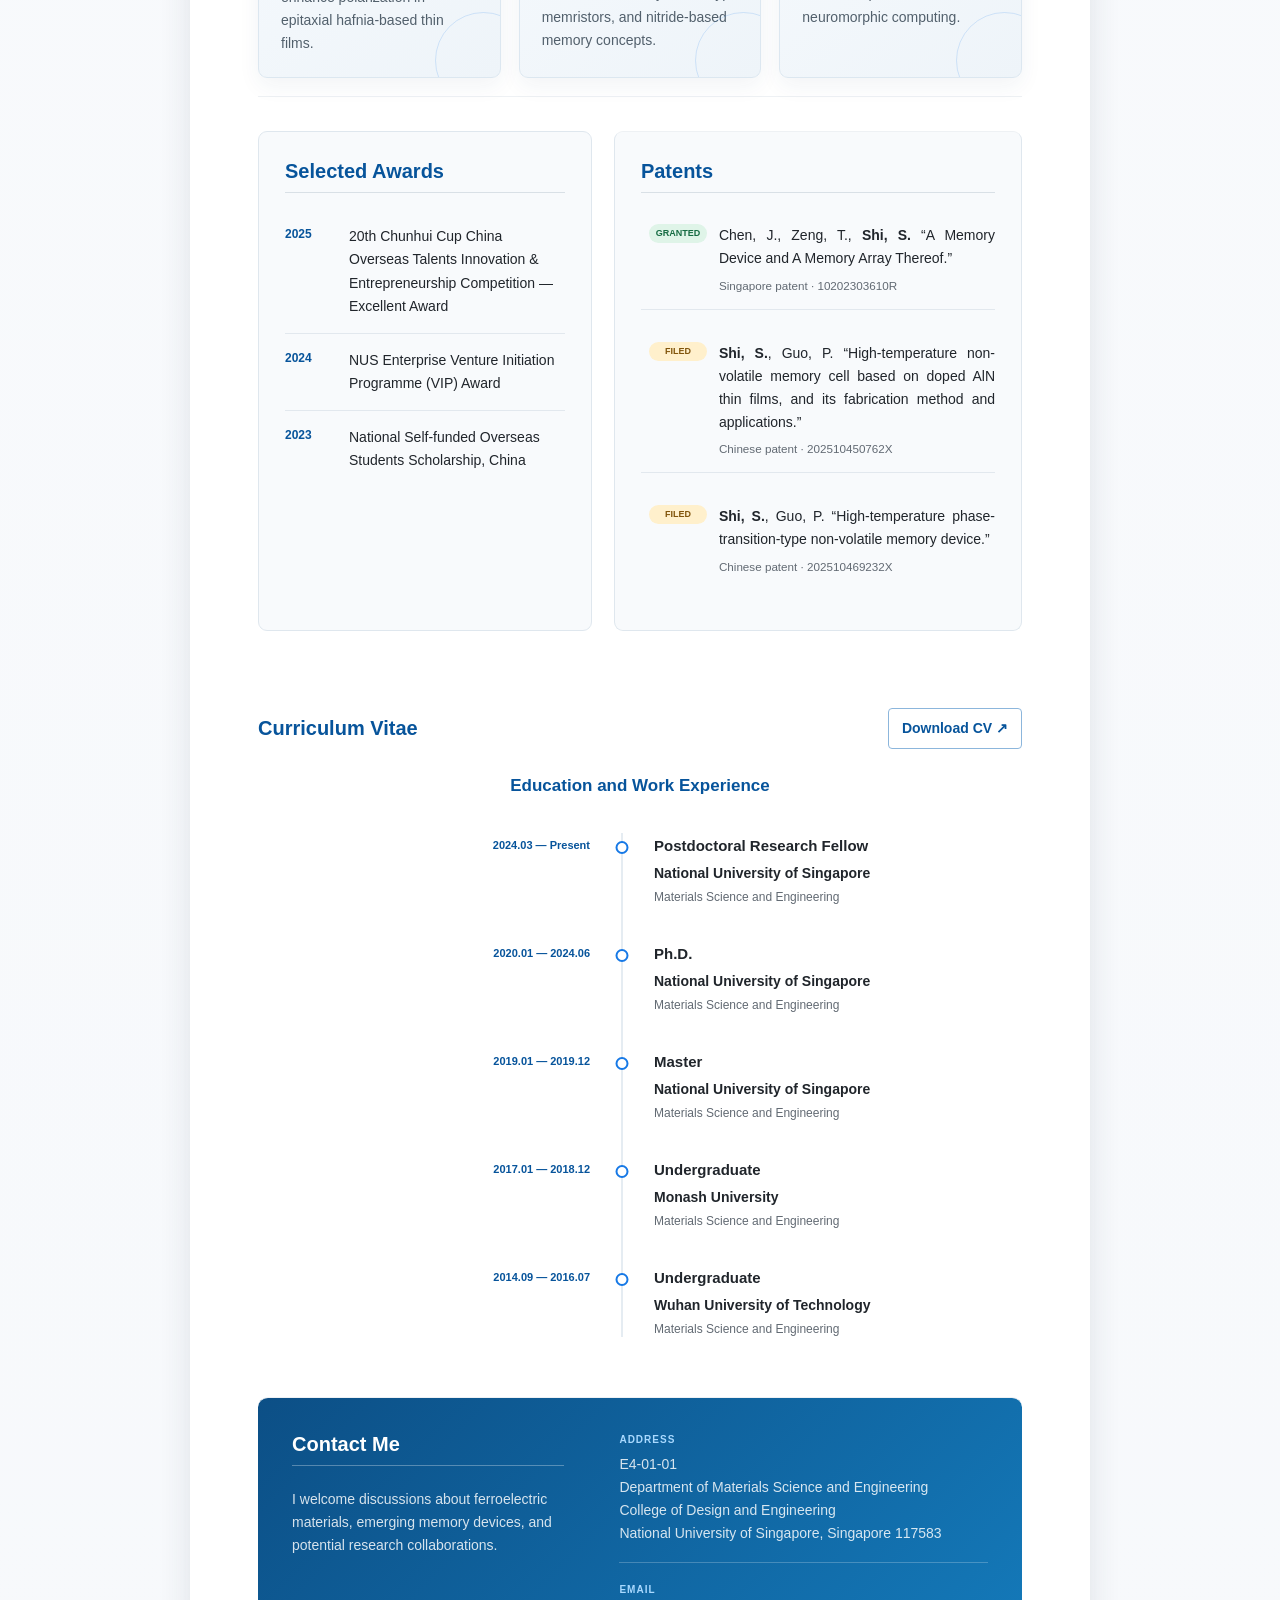
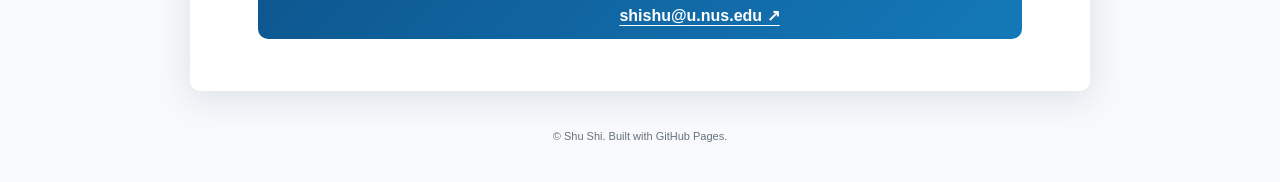
==== commit e7184277: "Update index.html" ====
--- a/index.html
+++ b/index.html
@@ -35,10 +35,10 @@
         <h1>Dr. Shu Shi</h1>
         <ul class="profile-list">
           <li><strong>Research Fellow</strong></li>
-          <li>Department of Materials Science and Engineering</li>
-          <li>College of Design and Engineering</li>
-          <li>National University of Singapore (NUS)</li>
-          <li>Email: <a href="mailto:shishu@u.nus.edu">shishu@u.nus.edu</a></li>
+          <li><strong>Department of Materials Science and Engineering</strong></li>
+          <li><strong>College of Design and Engineering</strong></li>
+          <li><strong>National University of Singapore (NUS)</strong></li>
+          <li><strong>Email: <a href="mailto:shishu@u.nus.edu">shishu@u.nus.edu</a></strong></li>
         </ul>
         <p class="links-line">
           Academic profiles:
